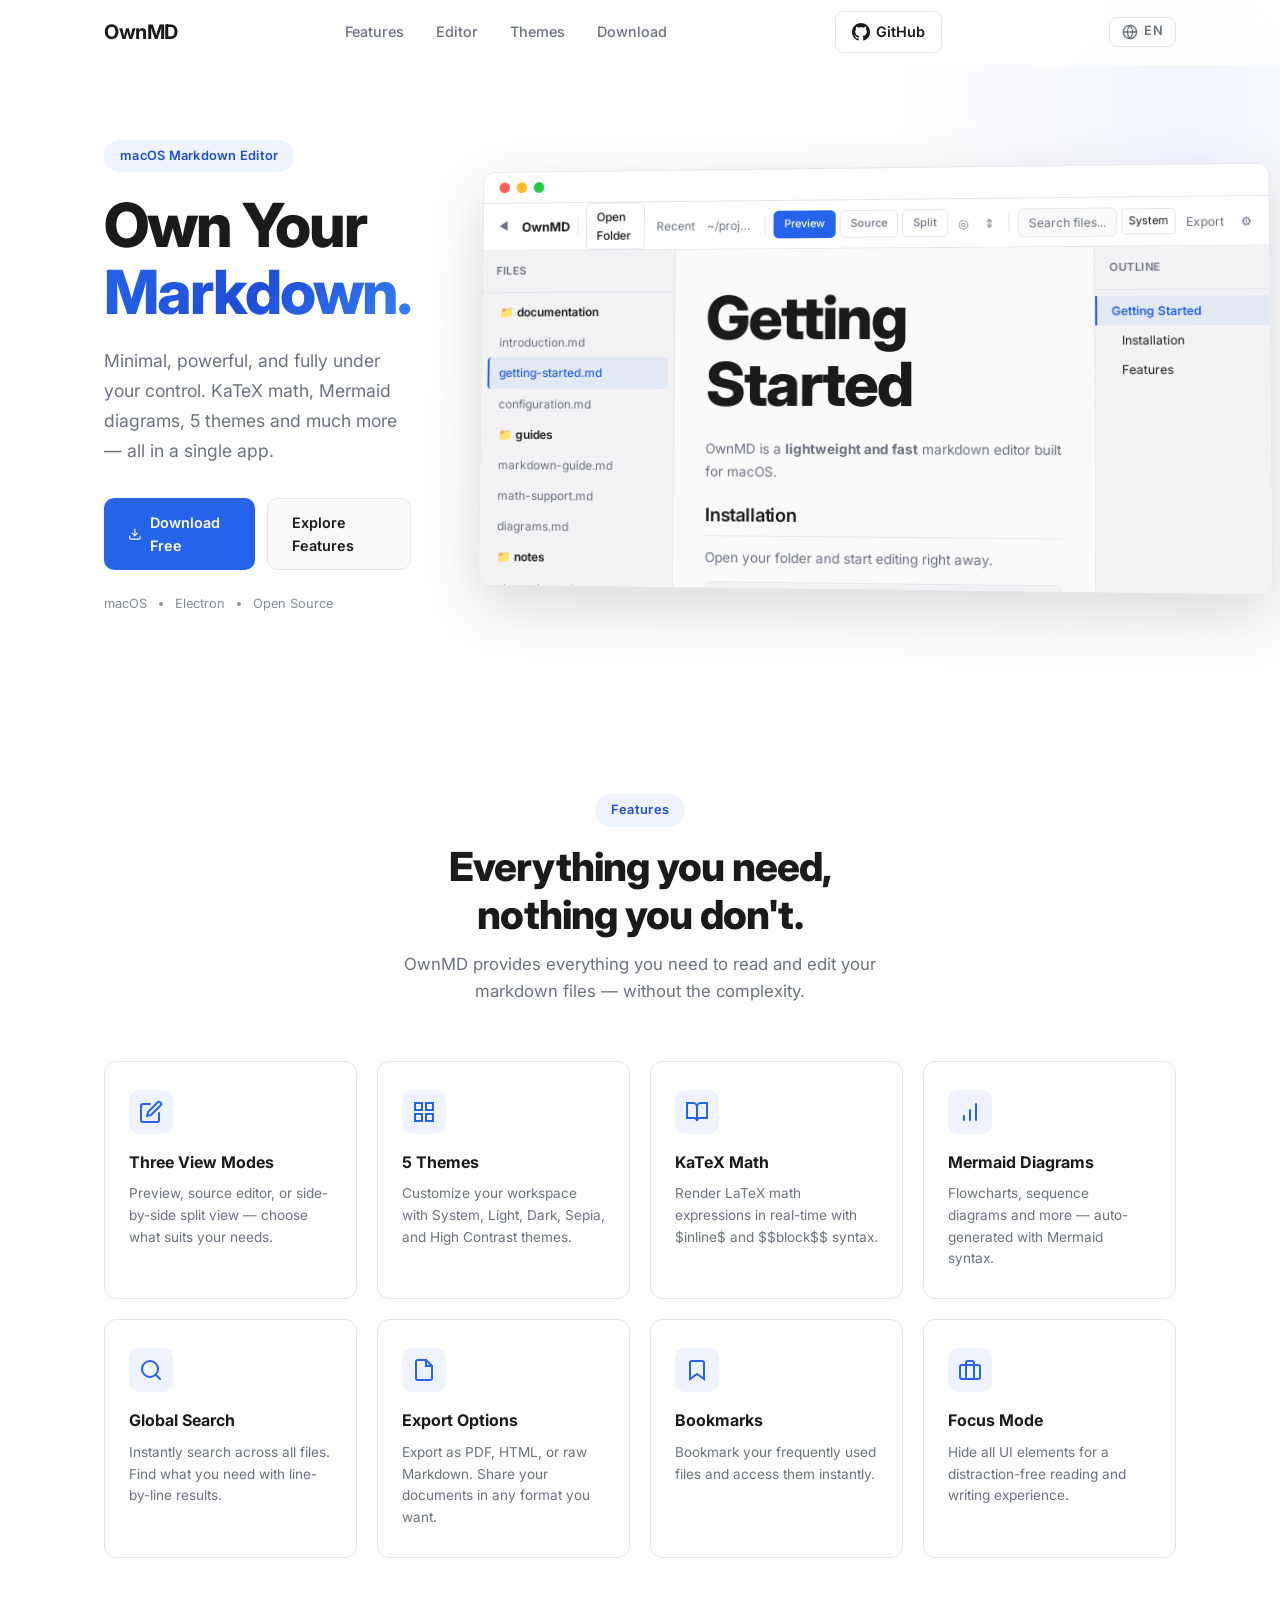
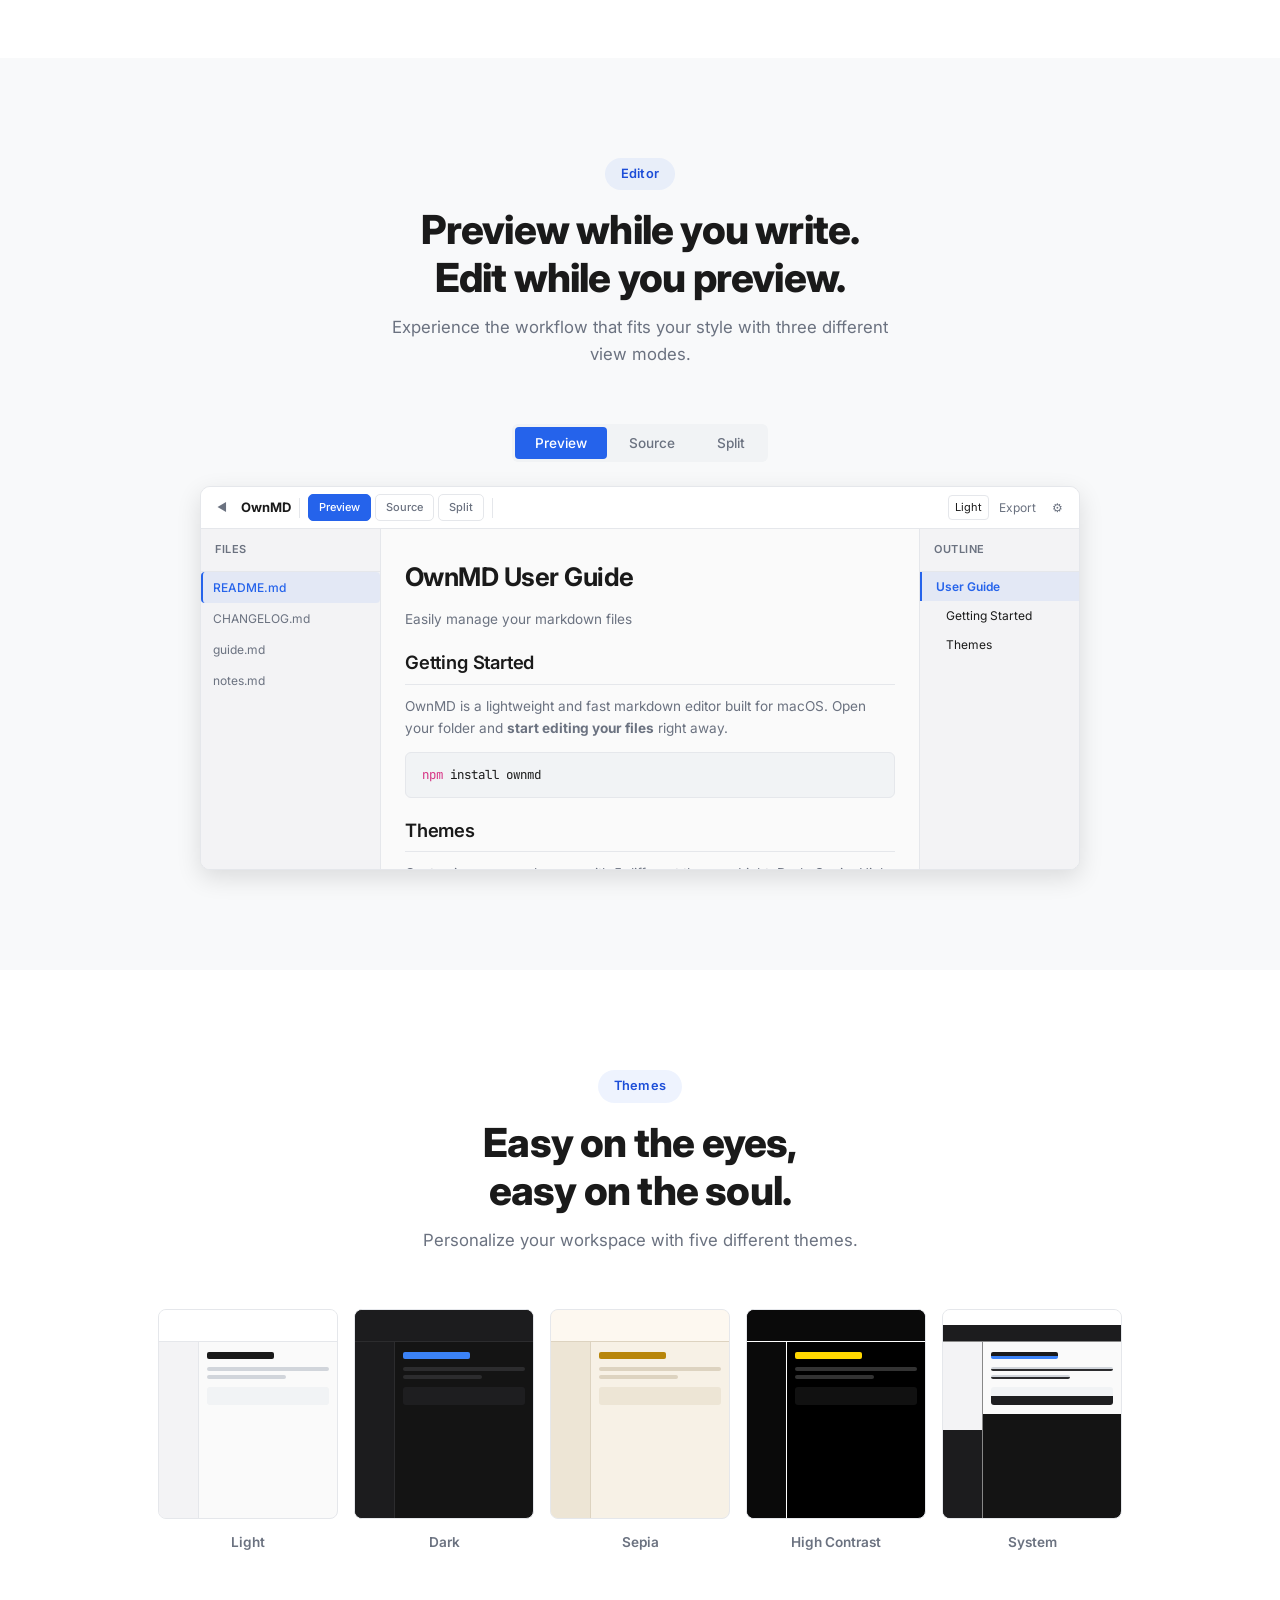
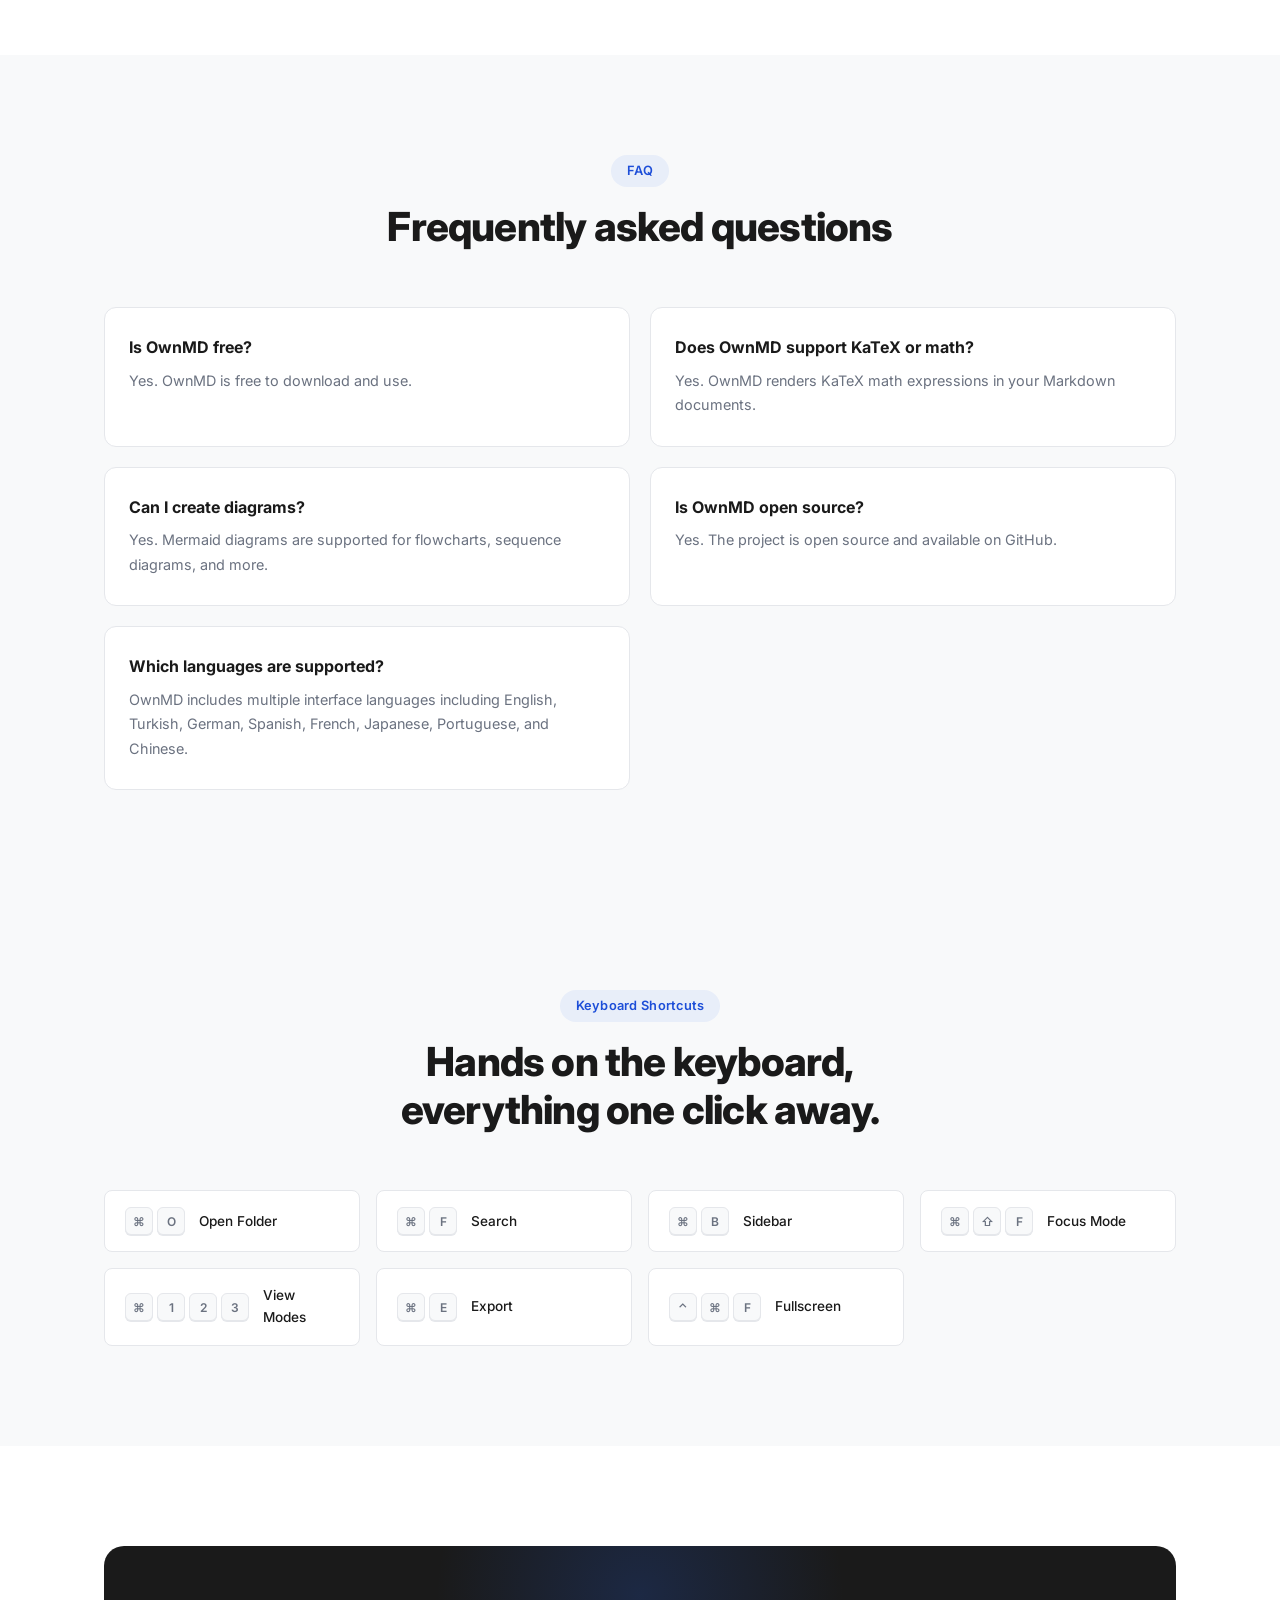
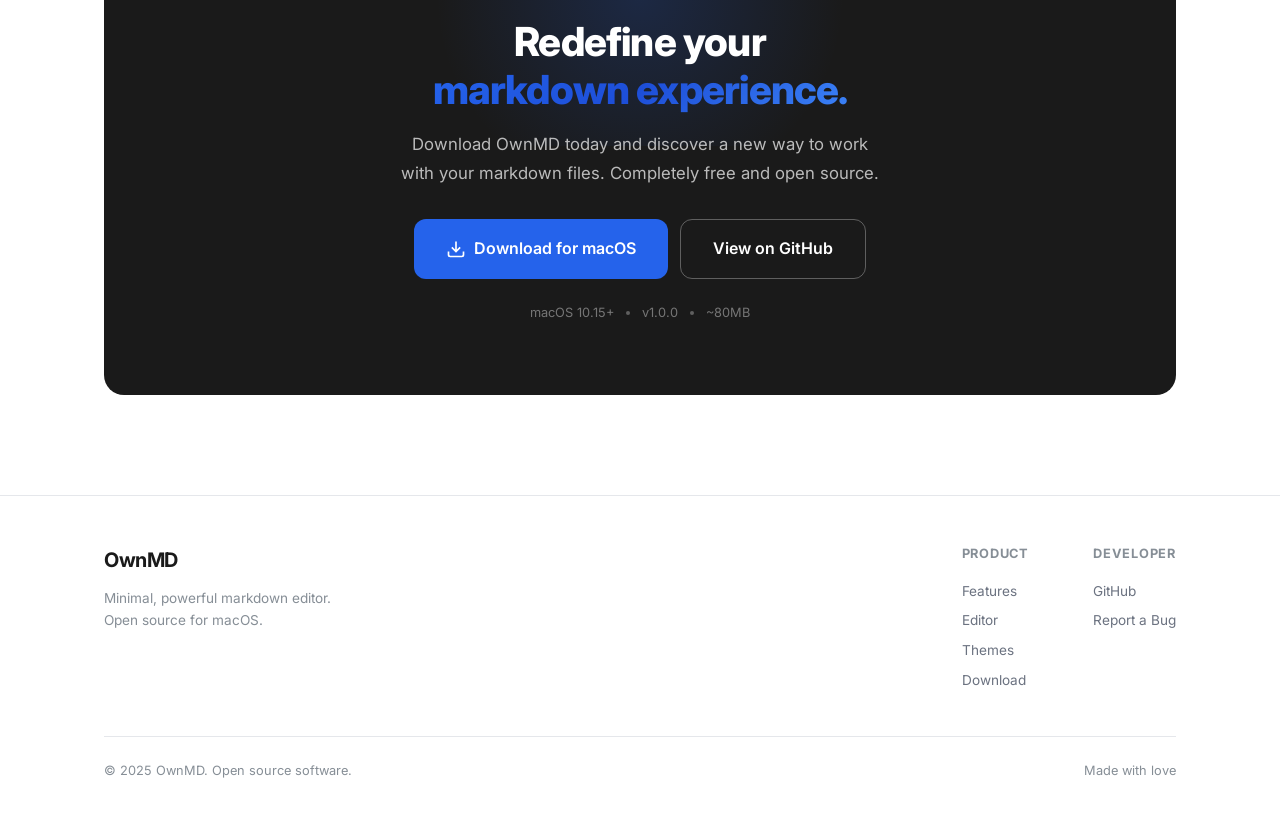
==== website/index.html @ 5b2b0815 "Deploy OwnMD website - SEO optimized - Technical SEO: robots.txt, sitemap.xml, meta tags, Schema mar" ====
<!DOCTYPE html>
<html lang="en">
<head>
  <meta charset="UTF-8">
  <meta name="viewport" content="width=device-width, initial-scale=1.0">
  <!-- TODO: Replace with your Google Search Console verification token -->
  <!-- <meta name="google-site-verification" content="YOUR_TOKEN_HERE" /> -->
  <title>OwnMD - Free Markdown Editor for macOS</title>
  <meta name="description" content="Free, open-source Markdown editor for macOS with live preview, KaTeX math, Mermaid diagrams, multiple themes, and fast local file editing.">
  <meta name="robots" content="index,follow">
  <meta name="author" content="OwnMD">
  <meta name="application-name" content="OwnMD">
  <link rel="canonical" href="https://ownmd.com/?lang=en">
  <link rel="alternate" hreflang="en" href="https://ownmd.com/?lang=en">
  <link rel="alternate" hreflang="tr" href="https://ownmd.com/?lang=tr">
  <link rel="alternate" hreflang="de" href="https://ownmd.com/?lang=de">
  <link rel="alternate" hreflang="es" href="https://ownmd.com/?lang=es">
  <link rel="alternate" hreflang="fr" href="https://ownmd.com/?lang=fr">
  <link rel="alternate" hreflang="ja" href="https://ownmd.com/?lang=ja">
  <link rel="alternate" hreflang="pt" href="https://ownmd.com/?lang=pt">
  <link rel="alternate" hreflang="zh" href="https://ownmd.com/?lang=zh">
  <link rel="alternate" hreflang="x-default" href="https://ownmd.com/">
  <meta property="og:type" content="website">
  <meta property="og:site_name" content="OwnMD">
  <meta property="og:title" content="OwnMD - Free Markdown Editor for macOS">
  <meta property="og:description" content="Free, open-source Markdown editor for macOS with live preview, KaTeX math, Mermaid diagrams, multiple themes, and fast local file editing.">
  <meta property="og:url" content="https://ownmd.com/?lang=en">
  <meta property="og:locale" content="en_US">
  <meta property="og:image" content="https://ownmd.com/screenshots/en-full.png">
  <meta property="og:image:alt" content="OwnMD Markdown editor interface on macOS">
  <meta name="twitter:card" content="summary_large_image">
  <meta name="twitter:title" content="OwnMD - Free Markdown Editor for macOS">
  <meta name="twitter:description" content="Free, open-source Markdown editor for macOS with live preview, KaTeX math, Mermaid diagrams, multiple themes, and fast local file editing.">
  <meta name="twitter:image" content="https://ownmd.com/screenshots/en-full.png">
  <script id="software-application-schema" type="application/ld+json">
    {
      "@context": "https://schema.org",
      "@type": "SoftwareApplication",
      "name": "OwnMD",
      "applicationCategory": "DeveloperApplication",
      "operatingSystem": "macOS",
      "url": "https://ownmd.com/?lang=en",
      "description": "Free, open-source Markdown editor for macOS with live preview, KaTeX math, Mermaid diagrams, multiple themes, and fast local file editing.",
      "inLanguage": "en",
      "image": "https://ownmd.com/screenshots/en-full.png",
      "screenshot": "https://ownmd.com/screenshots/en-full.png",
      "softwareVersion": "1.0.0",
      "offers": {
        "@type": "Offer",
        "price": "0",
        "priceCurrency": "USD"
      }
    }
  </script>
  <script id="faq-schema" type="application/ld+json">
    {
      "@context": "https://schema.org",
      "@type": "FAQPage",
      "mainEntity": [
        {"@type": "Question", "name": "Is OwnMD free?", "acceptedAnswer": {"@type": "Answer", "text": "Yes. OwnMD is free to download and use."}},
        {"@type": "Question", "name": "Does OwnMD support KaTeX or math?", "acceptedAnswer": {"@type": "Answer", "text": "Yes. OwnMD renders KaTeX math expressions in your Markdown documents."}},
        {"@type": "Question", "name": "Can I create diagrams?", "acceptedAnswer": {"@type": "Answer", "text": "Yes. Mermaid diagrams are supported for flowcharts, sequence diagrams, and more."}},
        {"@type": "Question", "name": "Is OwnMD open source?", "acceptedAnswer": {"@type": "Answer", "text": "Yes. The project is open source and available on GitHub."}},
        {"@type": "Question", "name": "Which languages are supported?", "acceptedAnswer": {"@type": "Answer", "text": "OwnMD includes multiple interface languages including English, Turkish, German, Spanish, French, Japanese, Portuguese, and Chinese."}}
      ]
    }
  </script>
  <link rel="stylesheet" href="styles.css">
  <link rel="preconnect" href="https://fonts.googleapis.com">
  <link rel="preconnect" href="https://fonts.gstatic.com" crossorigin>
  <link href="https://fonts.googleapis.com/css2?family=Inter:wght@400;500;600;700;800&family=JetBrains+Mono:wght@400;500&display=swap" rel="stylesheet">
</head>
<body>

  <!-- Navbar -->
  <nav class="navbar" id="navbar">
    <div class="container nav-container">
      <a href="#" class="logo">
        <span class="logo-text">OwnMD</span>
      </a>
      <ul class="nav-links">
        <li><a href="#features" data-i18n="nav.features">Features</a></li>
        <li><a href="#editor" data-i18n="nav.editor">Editor</a></li>
        <li><a href="#themes" data-i18n="nav.themes">Themes</a></li>
        <li><a href="#download" data-i18n="nav.download">Download</a></li>
      </ul>
      <a href="https://github.com/abdussametalisar/ownmd" target="_blank" class="nav-cta" rel="noopener">
        <svg width="18" height="18" viewBox="0 0 24 24" fill="currentColor"><path d="M12 0C5.37 0 0 5.37 0 12c0 5.31 3.435 9.795 8.205 11.385.6.105.825-.255.825-.57 0-.285-.015-1.23-.015-2.235-3.015.555-3.795-.735-4.035-1.41-.135-.345-.72-1.41-1.23-1.695-.42-.225-1.02-.78-.015-.795.945-.015 1.62.87 1.845 1.23 1.08 1.815 2.805 1.305 3.495.99.105-.78.42-1.305.765-1.605-2.67-.3-5.46-1.335-5.46-5.925 0-1.305.465-2.385 1.23-3.225-.12-.3-.54-1.53.12-3.18 0 0 1.005-.315 3.3 1.23.96-.27 1.98-.405 3-.405s2.04.135 3 .405c2.295-1.56 3.3-1.23 3.3-1.23.66 1.65.24 2.88.12 3.18.765.84 1.23 1.905 1.23 3.225 0 4.605-2.805 5.625-5.475 5.925.435.375.81 1.095.81 2.22 0 1.605-.015 2.895-.015 3.3 0 .315.225.69.825.57A12.02 12.02 0 0024 12c0-6.63-5.37-12-12-12z"/></svg>
        GitHub
      </a>
      <div class="lang-switcher">
        <button class="lang-btn" aria-label="Change language">
          <svg width="16" height="16" viewBox="0 0 24 24" fill="none" stroke="currentColor" stroke-width="2" stroke-linecap="round"><circle cx="12" cy="12" r="10"/><line x1="2" y1="12" x2="22" y2="12"/><path d="M12 2a15.3 15.3 0 014 10 15.3 15.3 0 01-4 10 15.3 15.3 0 01-4-10 15.3 15.3 0 014-10z"/></svg>
          <span class="lang-btn-label">EN</span>
        </button>
        <div class="lang-dropdown">
          <button data-lang="en">English</button>
          <button data-lang="tr">Türkçe</button>
          <button data-lang="de">Deutsch</button>
          <button data-lang="es">Español</button>
          <button data-lang="fr">Français</button>
          <button data-lang="ja">日本語</button>
          <button data-lang="pt">Português</button>
          <button data-lang="zh">简体中文</button>
        </div>
      </div>
      <button class="mobile-toggle" id="mobileToggle" aria-label="Menu">
        <span></span><span></span><span></span>
      </button>
    </div>
  </nav>

  <!-- Hero -->
  <header class="hero" id="hero">
    <div class="container hero-container">
      <div class="hero-text">
        <div class="hero-badge" data-i18n="hero.badge">macOS Markdown Editor</div>
        <h1><span data-i18n="hero.title.1">Own Your</span><br><span class="gradient-text" data-i18n="hero.title.2">Markdown.</span></h1>
        <p class="hero-desc" data-i18n="hero.desc">Minimal, powerful, and fully under your control. KaTeX math, Mermaid diagrams, 5 themes and much more — all in a single app.</p>
        <div class="hero-actions">
          <a href="#download" class="btn btn-primary">
            <svg width="18" height="18" viewBox="0 0 24 24" fill="none" stroke="currentColor" stroke-width="2"><path d="M21 15v4a2 2 0 01-2 2H5a2 2 0 01-2-2v-4M7 10l5 5 5-5M12 15V3"/></svg>
            <span data-i18n="hero.btn.download">Download Free</span>
          </a>
          <a href="#features" class="btn btn-secondary"><span data-i18n="hero.btn.explore">Explore Features</span></a>
        </div>
        <div class="hero-meta">
          <span data-i18n="hero.meta.macos">macOS</span>
          <span class="dot"></span>
          <span data-i18n="hero.meta.electron">Electron</span>
          <span class="dot"></span>
          <span data-i18n="hero.meta.opensource">Open Source</span>
        </div>
      </div>
      <div class="hero-visual">
        <!-- Realistic OwnMD App Window -->
        <div class="app-window">
          <!-- macOS Title Bar -->
          <div class="macos-bar">
            <div class="macos-dots">
              <span class="dot-red"></span>
              <span class="dot-yellow"></span>
              <span class="dot-green"></span>
            </div>
          </div>
          <!-- App Toolbar -->
          <div class="app-toolbar">
            <div class="tb-group tb-nav">
              <span class="tb-collapse">◀</span>
              <span class="tb-title">OwnMD</span>
            </div>
            <div class="tb-sep"></div>
            <div class="tb-group tb-files">
              <span class="tb-folder-btn" data-i18n="toolbar.openFolder">Open Folder</span>
              <span class="tb-recent" data-i18n="toolbar.recent">Recent</span>
              <span class="tb-path">~/projects/docs</span>
            </div>
            <div class="tb-sep"></div>
            <div class="tb-group tb-view">
              <span class="tb-view-btn active" data-i18n="toolbar.preview">Preview</span>
              <span class="tb-view-btn" data-i18n="toolbar.source">Source</span>
              <span class="tb-view-btn" data-i18n="toolbar.split">Split</span>
              <span class="tb-icon">◎</span>
              <span class="tb-icon">⇕</span>
            </div>
            <div class="tb-sep"></div>
            <div class="tb-group tb-actions">
              <span class="tb-search-box" data-i18n="toolbar.search">Search files...</span>
              <span class="tb-select" data-i18n="toolbar.system">System ▾</span>
              <span class="tb-icon" data-i18n="toolbar.export">Export ▾</span>
              <span class="tb-icon">⚙</span>
            </div>
          </div>
          <!-- Main Content Area -->
          <div class="app-main">
            <!-- Sidebar -->
            <div class="app-sidebar">
              <div class="app-sidebar-header" data-i18n="sidebar.files">FILES</div>
              <div class="app-file-list">
                <div class="app-folder-item">📁 documentation</div>
                <div class="app-file-item">introduction.md</div>
                <div class="app-file-item active">getting-started.md</div>
                <div class="app-file-item">configuration.md</div>
                <div class="app-folder-item">📁 guides</div>
                <div class="app-file-item">markdown-guide.md</div>
                <div class="app-file-item">math-support.md</div>
                <div class="app-file-item">diagrams.md</div>
                <div class="app-folder-item">📁 notes</div>
                <div class="app-file-item">changelog.md</div>
                <div class="app-file-item">todo.md</div>
              </div>
            </div>
            <!-- Content -->
            <div class="app-content">
              <h1 class="app-h1" data-i18n="heroApp.h1">Getting Started</h1>
              <p class="app-p" data-i18n-html="heroApp.p">OwnMD is a <strong>lightweight and fast</strong> markdown editor built for macOS.</p>
              <h2 class="app-h2" data-i18n="heroApp.h2.setup">Installation</h2>
              <p class="app-p" data-i18n="heroApp.p.setup">Open your folder and start editing right away.</p>
              <div class="app-code-block"><span class="app-code-kw">npm</span> install ownmd</div>
              <h2 class="app-h2" data-i18n="heroApp.h2.features">Features</h2>
              <ul class="app-ul">
                <li data-i18n="heroApp.li.katex">KaTeX math expressions</li>
                <li data-i18n="heroApp.li.mermaid">Mermaid diagrams</li>
                <li data-i18n="heroApp.li.themes">5 different themes</li>
                <li data-i18n="heroApp.li.export">PDF and HTML export</li>
              </ul>
            </div>
            <!-- Outline Panel -->
            <div class="app-outline">
              <div class="app-outline-header" data-i18n="outline.header">OUTLINE</div>
              <div class="app-outline-list">
                <div class="app-outline-item level-1 active" data-i18n="heroApp.outline.h1">Getting Started</div>
                <div class="app-outline-item level-2" data-i18n="heroApp.outline.setup">Installation</div>
                <div class="app-outline-item level-2" data-i18n="heroApp.outline.features">Features</div>
              </div>
            </div>
          </div>
        </div>
      </div>
    </div>
  </header>

  <!-- Features -->
  <section class="features" id="features">
    <div class="container">
      <div class="section-header">
        <span class="section-badge" data-i18n="features.badge">Features</span>
        <h2 data-i18n-html="features.title">Everything you need,<br>nothing you don't.</h2>
        <p data-i18n="features.desc">OwnMD provides everything you need to read and edit your markdown files — without the complexity.</p>
      </div>

      <div class="features-grid">
        <div class="feature-card" data-animate>
          <div class="feature-icon">
            <svg width="24" height="24" viewBox="0 0 24 24" fill="none" stroke="currentColor" stroke-width="2" stroke-linecap="round"><path d="M11 4H4a2 2 0 00-2 2v14a2 2 0 002 2h14a2 2 0 002-2v-7"/><path d="M18.5 2.5a2.121 2.121 0 013 3L12 15l-4 1 1-4 9.5-9.5z"/></svg>
          </div>
          <h3 data-i18n="features.viewModes.title">Three View Modes</h3>
          <p data-i18n="features.viewModes.desc">Preview, source editor, or side-by-side split view — choose what suits your needs.</p>
        </div>

        <div class="feature-card" data-animate>
          <div class="feature-icon">
            <svg width="24" height="24" viewBox="0 0 24 24" fill="none" stroke="currentColor" stroke-width="2" stroke-linecap="round"><rect x="3" y="3" width="7" height="7"/><rect x="14" y="3" width="7" height="7"/><rect x="14" y="14" width="7" height="7"/><rect x="3" y="14" width="7" height="7"/></svg>
          </div>
          <h3 data-i18n="features.themes.title">5 Themes</h3>
          <p data-i18n="features.themes.desc">Customize your workspace with System, Light, Dark, Sepia, and High Contrast themes.</p>
        </div>

        <div class="feature-card" data-animate>
          <div class="feature-icon">
            <svg width="24" height="24" viewBox="0 0 24 24" fill="none" stroke="currentColor" stroke-width="2" stroke-linecap="round"><path d="M2 3h6a4 4 0 014 4v14a3 3 0 00-3-3H2z"/><path d="M22 3h-6a4 4 0 00-4 4v14a3 3 0 013-3h7z"/></svg>
          </div>
          <h3 data-i18n="features.katex.title">KaTeX Math</h3>
          <p data-i18n="features.katex.desc">Render LaTeX math expressions in real-time with $inline$ and $$block$$ syntax.</p>
        </div>

        <div class="feature-card" data-animate>
          <div class="feature-icon">
            <svg width="24" height="24" viewBox="0 0 24 24" fill="none" stroke="currentColor" stroke-width="2" stroke-linecap="round"><path d="M12 20V10"/><path d="M18 20V4"/><path d="M6 20v-4"/></svg>
          </div>
          <h3 data-i18n="features.mermaid.title">Mermaid Diagrams</h3>
          <p data-i18n="features.mermaid.desc">Flowcharts, sequence diagrams and more — auto-generated with Mermaid syntax.</p>
        </div>

        <div class="feature-card" data-animate>
          <div class="feature-icon">
            <svg width="24" height="24" viewBox="0 0 24 24" fill="none" stroke="currentColor" stroke-width="2" stroke-linecap="round"><circle cx="11" cy="11" r="8"/><line x1="21" y1="21" x2="16.65" y2="16.65"/></svg>
          </div>
          <h3 data-i18n="features.search.title">Global Search</h3>
          <p data-i18n="features.search.desc">Instantly search across all files. Find what you need with line-by-line results.</p>
        </div>

        <div class="feature-card" data-animate>
          <div class="feature-icon">
            <svg width="24" height="24" viewBox="0 0 24 24" fill="none" stroke="currentColor" stroke-width="2" stroke-linecap="round"><path d="M14 2H6a2 2 0 00-2 2v16a2 2 0 002 2h12a2 2 0 002-2V8z"/><polyline points="14 2 14 8 20 8"/></svg>
          </div>
          <h3 data-i18n="features.export.title">Export Options</h3>
          <p data-i18n="features.export.desc">Export as PDF, HTML, or raw Markdown. Share your documents in any format you want.</p>
        </div>

        <div class="feature-card" data-animate>
          <div class="feature-icon">
            <svg width="24" height="24" viewBox="0 0 24 24" fill="none" stroke="currentColor" stroke-width="2" stroke-linecap="round"><path d="M19 21l-7-5-7 5V5a2 2 0 012-2h10a2 2 0 012 2z"/></svg>
          </div>
          <h3 data-i18n="features.bookmarks.title">Bookmarks</h3>
          <p data-i18n="features.bookmarks.desc">Bookmark your frequently used files and access them instantly.</p>
        </div>

        <div class="feature-card" data-animate>
          <div class="feature-icon">
            <svg width="24" height="24" viewBox="0 0 24 24" fill="none" stroke="currentColor" stroke-width="2" stroke-linecap="round"><rect x="2" y="7" width="20" height="14" rx="2" ry="2"/><path d="M16 21V5a2 2 0 00-2-2h-4a2 2 0 00-2 2v16"/></svg>
          </div>
          <h3 data-i18n="features.focus.title">Focus Mode</h3>
          <p data-i18n="features.focus.desc">Hide all UI elements for a distraction-free reading and writing experience.</p>
        </div>
      </div>
    </div>
  </section>

  <!-- Editor Showcase -->
  <section class="editor-showcase" id="editor">
    <div class="container">
      <div class="section-header">
        <span class="section-badge" data-i18n="editor.badge">Editor</span>
        <h2 data-i18n-html="editor.title">Preview while you write.<br>Edit while you preview.</h2>
        <p data-i18n="editor.desc">Experience the workflow that fits your style with three different view modes.</p>
      </div>

      <div class="editor-modes">
        <div class="mode-tabs">
          <button class="mode-tab active" data-mode="preview" data-i18n="toolbar.preview">Preview</button>
          <button class="mode-tab" data-mode="source" data-i18n="toolbar.source">Source</button>
          <button class="mode-tab" data-mode="split" data-i18n="toolbar.split">Split</button>
        </div>

        <div class="mode-display">
          <!-- Preview Mode -->
          <div class="mode-content active" id="mode-preview">
            <div class="editor-window">
              <div class="app-toolbar ew-toolbar">
                <div class="tb-group tb-nav">
                  <span class="tb-collapse">◀</span>
                  <span class="tb-title">OwnMD</span>
                </div>
                <div class="tb-sep"></div>
                <div class="tb-group tb-view">
                  <span class="tb-view-btn active" data-i18n="toolbar.preview">Preview</span>
                  <span class="tb-view-btn" data-i18n="toolbar.source">Source</span>
                  <span class="tb-view-btn" data-i18n="toolbar.split">Split</span>
                </div>
                <div class="tb-sep"></div>
                <div class="tb-group tb-actions" style="margin-left:auto;">
                  <span class="tb-select" data-i18n="toolbar.light">Light ▾</span>
                  <span class="tb-icon" data-i18n="toolbar.export">Export ▾</span>
                  <span class="tb-icon">⚙</span>
                </div>
              </div>
              <div class="ew-body">
                <div class="ew-sidebar">
                  <div class="app-sidebar-header" data-i18n="sidebar.files">FILES</div>
                  <div class="app-file-item active">README.md</div>
                  <div class="app-file-item">CHANGELOG.md</div>
                  <div class="app-file-item">guide.md</div>
                  <div class="app-file-item">notes.md</div>
                </div>
                <div class="ew-content">
                  <h1 class="app-h1" data-i18n="editorPreview.h1">OwnMD User Guide</h1>
                  <p class="app-p" data-i18n="editorPreview.p">Easily manage your markdown files</p>
                  <h2 class="app-h2" data-i18n="editorPreview.h2.start">Getting Started</h2>
                  <p class="app-p" data-i18n-html="editorPreview.p.start">OwnMD is a lightweight and fast markdown editor built for macOS. Open your folder and <strong>start editing your files</strong> right away.</p>
                  <div class="app-code-block"><span class="app-code-kw">npm</span> install ownmd</div>
                  <h2 class="app-h2" data-i18n="editorPreview.h2.themes">Themes</h2>
                  <p class="app-p" data-i18n="editorPreview.p.themes">Customize your workspace with 5 different themes: Light, Dark, Sepia, High Contrast, and System.</p>
                  <div class="app-blockquote" data-i18n="editorPreview.quote">"Simplicity is the ultimate sophistication." — Leonardo da Vinci</div>
                </div>
                <div class="ew-outline">
                  <div class="app-outline-header" data-i18n="outline.header">OUTLINE</div>
                  <div class="app-outline-item level-1 active" data-i18n="editorPreview.outline.h1">User Guide</div>
                  <div class="app-outline-item level-2" data-i18n="editorPreview.outline.start">Getting Started</div>
                  <div class="app-outline-item level-2" data-i18n="editorPreview.outline.themes">Themes</div>
                </div>
              </div>
            </div>
          </div>

          <!-- Source Mode -->
          <div class="mode-content" id="mode-source">
            <div class="editor-window">
              <div class="app-toolbar ew-toolbar">
                <div class="tb-group tb-nav">
                  <span class="tb-collapse">◀</span>
                  <span class="tb-title">OwnMD</span>
                </div>
                <div class="tb-sep"></div>
                <div class="tb-group tb-view">
                  <span class="tb-view-btn" data-i18n="toolbar.preview">Preview</span>
                  <span class="tb-view-btn active" data-i18n="toolbar.source">Source</span>
                  <span class="tb-view-btn" data-i18n="toolbar.split">Split</span>
                </div>
                <div class="tb-sep"></div>
                <div class="tb-group tb-actions" style="margin-left:auto;">
                  <span class="tb-select" data-i18n="toolbar.light">Light ▾</span>
                  <span class="tb-icon">⚙</span>
                </div>
              </div>
              <div class="ew-body">
                <div class="ew-sidebar">
                  <div class="app-sidebar-header" data-i18n="sidebar.files">FILES</div>
                  <div class="app-file-item active">README.md</div>
                  <div class="app-file-item">CHANGELOG.md</div>
                  <div class="app-file-item">guide.md</div>
                  <div class="app-file-item">notes.md</div>
                </div>
                <div class="ew-source-area">
                  <pre class="source-code"><span class="code-h" data-i18n="editorSource.h1"># OwnMD User Guide</span>

<span data-i18n="editorSource.p">Easily manage your markdown files</span>

<span class="code-h" data-i18n="editorSource.h2.start">## Getting Started</span>

<span data-i18n="editorSource.p.start">OwnMD is a lightweight and fast
markdown editor built for macOS.
Open your folder and
**start editing your files** right away.</span>

<span class="code-code">```bash
npm install ownmd
```</span>

<span class="code-h" data-i18n="editorSource.h2.themes">## Themes</span>

<span data-i18n="editorSource.p.themes">Customize your workspace with 5 different themes:
Light, Dark, Sepia, High Contrast, and System.</span>

<span class="code-code" data-i18n="editorSource.quote">> "Simplicity is the ultimate sophistication."
> — Leonardo da Vinci</span></pre>
                </div>
                <div class="ew-outline">
                  <div class="app-outline-header" data-i18n="outline.header">OUTLINE</div>
                  <div class="app-outline-item level-1 active" data-i18n="editorSource.outline.h1">User Guide</div>
                  <div class="app-outline-item level-2" data-i18n="editorSource.outline.start">Getting Started</div>
                  <div class="app-outline-item level-2" data-i18n="editorSource.outline.themes">Themes</div>
                </div>
              </div>
            </div>
          </div>

          <!-- Split Mode -->
          <div class="mode-content" id="mode-split">
            <div class="editor-window">
              <div class="app-toolbar ew-toolbar">
                <div class="tb-group tb-nav">
                  <span class="tb-collapse">◀</span>
                  <span class="tb-title">OwnMD</span>
                </div>
                <div class="tb-sep"></div>
                <div class="tb-group tb-view">
                  <span class="tb-view-btn" data-i18n="toolbar.preview">Preview</span>
                  <span class="tb-view-btn" data-i18n="toolbar.source">Source</span>
                  <span class="tb-view-btn active" data-i18n="toolbar.split">Split</span>
                </div>
                <div class="tb-sep"></div>
                <div class="tb-group tb-actions" style="margin-left:auto;">
                  <span class="tb-select" data-i18n="toolbar.light">Light ▾</span>
                  <span class="tb-icon">⚙</span>
                </div>
              </div>
              <div class="ew-body">
                <div class="ew-sidebar">
                  <div class="app-sidebar-header" data-i18n="sidebar.files">FILES</div>
                  <div class="app-file-item active">README.md</div>
                  <div class="app-file-item">guide.md</div>
                  <div class="app-file-item">notes.md</div>
                </div>
                <div class="ew-split-content">
                  <!-- Source half -->
                  <div class="ew-split-source">
                    <pre class="source-code" style="font-size:0.7rem;"><span class="code-h" data-i18n="editorSplit.h1"># OwnMD Guide</span>

<span data-i18n="editorSplit.p">Manage your Markdown</span>

<span class="code-h" data-i18n="editorSplit.h2.setup">## Installation</span>

<span data-i18n-html="editorSplit.p.setup"><strong>Quick and easy</strong> setup:</span>

<span class="code-code">```bash
npm start
```</span>

<span class="code-h" data-i18n="editorSplit.h2.features">## Features</span>

- <span data-i18n-html="editorSplit.li.themes"><strong>5 Themes</strong></span>
- <span data-i18n="editorSplit.li.katex">KaTeX Support</span>
- <span data-i18n="editorSplit.li.mermaid">Mermaid Diagrams</span>
- <span data-i18n="editorSplit.li.export">PDF Export</span></pre>
                  </div>
                  <div class="ew-split-divider"></div>
                  <!-- Preview half -->
                  <div class="ew-split-preview">
                    <h1 class="app-h1" style="font-size:1.1rem;" data-i18n="editorSplit.h1">OwnMD Guide</h1>
                    <p class="app-p" style="font-size:0.75rem;" data-i18n="editorSplit.p">Manage your Markdown</p>
                    <h2 class="app-h2" style="font-size:0.9rem;" data-i18n="editorSplit.h2.setup">Installation</h2>
                    <p class="app-p" style="font-size:0.75rem;" data-i18n-html="editorSplit.p.setup"><strong>Quick and easy</strong> setup:</p>
                    <div class="app-code-block" style="font-size:0.65rem;margin:8px 0;">npm start</div>
                    <h2 class="app-h2" style="font-size:0.9rem;" data-i18n="editorSplit.h2.features">Features</h2>
                    <ul class="app-ul" style="font-size:0.75rem;">
                      <li data-i18n-html="editorSplit.li.themes"><strong>5 Themes</strong></li>
                      <li data-i18n="editorSplit.li.katex">KaTeX Support</li>
                      <li data-i18n="editorSplit.li.mermaid">Mermaid Diagrams</li>
                      <li data-i18n="editorSplit.li.export">PDF Export</li>
                    </ul>
                  </div>
                </div>
                <div class="ew-outline">
                  <div class="app-outline-header" data-i18n="outline.header">OUTLINE</div>
                  <div class="app-outline-item level-1 active" data-i18n="editorSplit.outline.h1">Guide</div>
                  <div class="app-outline-item level-2" data-i18n="editorSplit.outline.setup">Installation</div>
                  <div class="app-outline-item level-2" data-i18n="editorSplit.outline.features">Features</div>
                </div>
              </div>
            </div>
          </div>
        </div>
      </div>
    </div>
  </section>

  <!-- Themes -->
  <section class="themes-section" id="themes">
    <div class="container">
      <div class="section-header">
        <span class="section-badge" data-i18n="themes.badge">Themes</span>
        <h2 data-i18n-html="themes.title">Easy on the eyes,<br>easy on the soul.</h2>
        <p data-i18n="themes.desc">Personalize your workspace with five different themes.</p>
      </div>

      <div class="themes-showcase">
        <div class="theme-card" data-animate>
          <div class="theme-preview light-theme">
            <div class="tp-toolbar"></div>
            <div class="tp-body">
              <div class="tp-sidebar"></div>
              <div class="tp-main">
                <div class="tp-heading"></div>
                <div class="tp-line"></div>
                <div class="tp-line short"></div>
                <div class="tp-code"></div>
              </div>
            </div>
          </div>
          <span class="theme-label" data-i18n="themes.light">Light</span>
        </div>
        <div class="theme-card" data-animate>
          <div class="theme-preview dark-theme">
            <div class="tp-toolbar"></div>
            <div class="tp-body">
              <div class="tp-sidebar"></div>
              <div class="tp-main">
                <div class="tp-heading"></div>
                <div class="tp-line"></div>
                <div class="tp-line short"></div>
                <div class="tp-code"></div>
              </div>
            </div>
          </div>
          <span class="theme-label" data-i18n="themes.dark">Dark</span>
        </div>
        <div class="theme-card" data-animate>
          <div class="theme-preview sepia-theme">
            <div class="tp-toolbar"></div>
            <div class="tp-body">
              <div class="tp-sidebar"></div>
              <div class="tp-main">
                <div class="tp-heading"></div>
                <div class="tp-line"></div>
                <div class="tp-line short"></div>
                <div class="tp-code"></div>
              </div>
            </div>
          </div>
          <span class="theme-label" data-i18n="themes.sepia">Sepia</span>
        </div>
        <div class="theme-card" data-animate>
          <div class="theme-preview contrast-theme">
            <div class="tp-toolbar"></div>
            <div class="tp-body">
              <div class="tp-sidebar"></div>
              <div class="tp-main">
                <div class="tp-heading"></div>
                <div class="tp-line"></div>
                <div class="tp-line short"></div>
                <div class="tp-code"></div>
              </div>
            </div>
          </div>
          <span class="theme-label" data-i18n="themes.contrast">High Contrast</span>
        </div>
        <div class="theme-card" data-animate>
          <div class="theme-preview system-theme">
            <div class="tp-toolbar"></div>
            <div class="tp-body">
              <div class="tp-sidebar"></div>
              <div class="tp-main">
                <div class="tp-heading"></div>
                <div class="tp-line"></div>
                <div class="tp-line short"></div>
                <div class="tp-code"></div>
              </div>
            </div>
          </div>
          <span class="theme-label" data-i18n="themes.system">System</span>
        </div>
      </div>
    </div>
  </section>

  <!-- FAQ -->
  <section class="faq-section" id="faq">
    <div class="container">
      <div class="section-header">
        <span class="section-badge" data-i18n="faq.badge">FAQ</span>
        <h2 data-i18n="faq.title">Frequently asked questions</h2>
      </div>
      <div class="faq-list">
        <div class="faq-item" data-animate>
          <h3 data-i18n="faq.q1.question">Is OwnMD free?</h3>
          <p data-i18n="faq.q1.answer">Yes. OwnMD is free to download and use.</p>
        </div>
        <div class="faq-item" data-animate>
          <h3 data-i18n="faq.q2.question">Does OwnMD support KaTeX or math?</h3>
          <p data-i18n="faq.q2.answer">Yes. OwnMD renders KaTeX math expressions in your Markdown documents.</p>
        </div>
        <div class="faq-item" data-animate>
          <h3 data-i18n="faq.q3.question">Can I create diagrams?</h3>
          <p data-i18n="faq.q3.answer">Yes. Mermaid diagrams are supported for flowcharts, sequence diagrams, and more.</p>
        </div>
        <div class="faq-item" data-animate>
          <h3 data-i18n="faq.q4.question">Is OwnMD open source?</h3>
          <p data-i18n="faq.q4.answer">Yes. The project is open source and available on GitHub.</p>
        </div>
        <div class="faq-item" data-animate>
          <h3 data-i18n="faq.q5.question">Which languages are supported?</h3>
          <p data-i18n="faq.q5.answer">OwnMD includes multiple interface languages including English, Turkish, German, Spanish, French, Japanese, Portuguese, and Chinese.</p>
        </div>
      </div>
    </div>
  </section>

  <!-- Keyboard Shortcuts -->
  <section class="shortcuts-section">
    <div class="container">
      <div class="section-header">
        <span class="section-badge" data-i18n="shortcuts.badge">Keyboard Shortcuts</span>
        <h2 data-i18n-html="shortcuts.title">Hands on the keyboard,<br>everything one click away.</h2>
      </div>

      <div class="shortcuts-grid">
        <div class="shortcut-item" data-animate>
          <div class="shortcut-keys"><kbd>⌘</kbd><kbd>O</kbd></div>
          <span class="shortcut-desc" data-i18n="shortcuts.openFolder">Open Folder</span>
        </div>
        <div class="shortcut-item" data-animate>
          <div class="shortcut-keys"><kbd>⌘</kbd><kbd>F</kbd></div>
          <span class="shortcut-desc" data-i18n="shortcuts.search">Search</span>
        </div>
        <div class="shortcut-item" data-animate>
          <div class="shortcut-keys"><kbd>⌘</kbd><kbd>B</kbd></div>
          <span class="shortcut-desc" data-i18n="shortcuts.sidebar">Sidebar</span>
        </div>
        <div class="shortcut-item" data-animate>
          <div class="shortcut-keys"><kbd>⌘</kbd><kbd>⇧</kbd><kbd>F</kbd></div>
          <span class="shortcut-desc" data-i18n="shortcuts.focus">Focus Mode</span>
        </div>
        <div class="shortcut-item" data-animate>
          <div class="shortcut-keys"><kbd>⌘</kbd><kbd>1</kbd><kbd>2</kbd><kbd>3</kbd></div>
          <span class="shortcut-desc" data-i18n="shortcuts.viewModes">View Modes</span>
        </div>
        <div class="shortcut-item" data-animate>
          <div class="shortcut-keys"><kbd>⌘</kbd><kbd>E</kbd></div>
          <span class="shortcut-desc" data-i18n="shortcuts.export">Export</span>
        </div>
        <div class="shortcut-item" data-animate>
          <div class="shortcut-keys"><kbd>⌃</kbd><kbd>⌘</kbd><kbd>F</kbd></div>
          <span class="shortcut-desc" data-i18n="shortcuts.fullscreen">Fullscreen</span>
        </div>
        <div class="shortcut-item" data-animate>
          <div class="shortcut-keys"><kbd>⌘</kbd><kbd>S</kbd></div>
          <span class="shortcut-desc" data-i18n="shortcuts.save">Save</span>
        </div>
      </div>
    </div>
  </section>

  <!-- CTA / Download -->
  <section class="cta-section" id="download">
    <div class="container">
      <div class="cta-box">
        <div class="cta-glow"></div>
        <h2 data-i18n-html="cta.title">Redefine your<br><span class="gradient-text">markdown experience.</span></h2>
        <p data-i18n="cta.desc">Download OwnMD today and discover a new way to work with your markdown files. Completely free and open source.</p>
        <div class="cta-actions">
          <a href="#" class="btn btn-primary btn-large">
            <svg width="20" height="20" viewBox="0 0 24 24" fill="none" stroke="currentColor" stroke-width="2"><path d="M21 15v4a2 2 0 01-2 2H5a2 2 0 01-2-2v-4M7 10l5 5 5-5M12 15V3"/></svg>
            <span data-i18n="cta.download">Download for macOS</span>
          </a>
          <a href="https://github.com/abdussametalisar/ownmd" target="_blank" class="btn btn-outline btn-large" rel="noopener"><span data-i18n="cta.github">View on GitHub</span></a>
        </div>
        <div class="cta-info">
          <span data-i18n="cta.macos">macOS 10.15+</span>
          <span class="dot"></span>
          <span data-i18n="cta.version">v1.0.0</span>
          <span class="dot"></span>
          <span data-i18n="cta.size">~80MB</span>
        </div>
      </div>
    </div>
  </section>

  <!-- Footer -->
  <footer class="footer">
    <div class="container">
      <div class="footer-top">
        <div class="footer-brand">
          <a href="#" class="logo">
            <span class="logo-text">OwnMD</span>
          </a>
          <p data-i18n-html="footer.desc">Minimal, powerful markdown editor.<br>Open source for macOS.</p>
        </div>
        <div class="footer-links">
          <div class="footer-col">
            <h4 data-i18n="footer.product">Product</h4>
            <a href="#features" data-i18n="footer.product.features">Features</a>
            <a href="#editor" data-i18n="footer.product.editor">Editor</a>
            <a href="#themes" data-i18n="footer.product.themes">Themes</a>
            <a href="#download" data-i18n="footer.product.download">Download</a>
          </div>
          <div class="footer-col">
            <h4 data-i18n="footer.developer">Developer</h4>
            <a href="https://github.com/abdussametalisar/ownmd" target="_blank" rel="noopener">GitHub</a>
            <a href="https://github.com/abdussametalisar/ownmd/issues" target="_blank" rel="noopener" data-i18n="footer.developer.bugReport">Report a Bug</a>
          </div>
        </div>
      </div>
      <div class="footer-bottom">
        <span data-i18n="footer.copyright">&copy; 2025 OwnMD. Open source software.</span>
        <span data-i18n="footer.madeWith">Made with love</span>
      </div>
    </div>
  </footer>

  <script src="i18n.js"></script>
  <script src="script.js"></script>
  <!-- TODO: Replace G-XXXXXXXXXX with your Google Analytics 4 Measurement ID -->
  <!--
  <script async src="https://www.googletagmanager.com/gtag/js?id=G-XXXXXXXXXX"></script>
  <script>
    window.dataLayer = window.dataLayer || [];
    function gtag(){dataLayer.push(arguments);}
    gtag('js', new Date());
    gtag('config', 'G-XXXXXXXXXX');
  </script>
  -->
</body>
</html>
---- website/styles.css ----
/* ===== Reset & Base ===== */
*, *::before, *::after {
  margin: 0;
  padding: 0;
  box-sizing: border-box;
}

:root {
  --bg: #ffffff;
  --bg-secondary: #f8f9fa;
  --bg-tertiary: #f1f3f5;
  --text: #1A1A1A;
  --text-secondary: #6B7280;
  --text-muted: #868e96;
  --accent: #2563EB;
  --accent-dark: #1D4ED8;
  --accent-light: rgba(37, 99, 235, 0.08);
  --primary: #1A1A1A;
  --border: #E5E7EB;
  --shadow-sm: 0 1px 2px rgba(0,0,0,0.04);
  --shadow-md: 0 4px 12px rgba(0,0,0,0.08);
  --shadow-lg: 0 8px 24px rgba(0,0,0,0.12);
  --shadow-xl: 0 20px 60px rgba(0,0,0,0.15);
  --radius: 12px;
  --radius-sm: 8px;
  --transition: 0.3s cubic-bezier(0.4, 0, 0.2, 1);
  /* App theme colors */
  --app-bg: #FAFAFA;
  --app-sidebar-bg: #F3F3F5;
  --app-surface: #FFFFFF;
  --app-accent: #2563EB;
  --app-border: #E5E7EB;
  --app-text: #1A1A1A;
  --app-text-sec: #6B7280;
  --app-code-bg: #F1F3F5;
  --app-hover-bg: #F0F0F2;
}

html {
  scroll-behavior: smooth;
  -webkit-font-smoothing: antialiased;
  -moz-osx-font-smoothing: grayscale;
}

body {
  font-family: 'Inter', -apple-system, BlinkMacSystemFont, sans-serif;
  color: var(--text);
  background: var(--bg);
  line-height: 1.6;
  overflow-x: hidden;
}

.container {
  max-width: 1120px;
  margin: 0 auto;
  padding: 0 24px;
}

/* ===== Navbar ===== */
.navbar {
  position: fixed;
  top: 0;
  left: 0;
  right: 0;
  z-index: 1000;
  background: rgba(255,255,255,0.85);
  backdrop-filter: blur(20px);
  -webkit-backdrop-filter: blur(20px);
  border-bottom: 1px solid transparent;
  transition: var(--transition);
}

.navbar.scrolled {
  border-bottom-color: var(--border);
  box-shadow: var(--shadow-sm);
}

.nav-container {
  display: flex;
  align-items: center;
  justify-content: space-between;
  height: 64px;
}

.logo {
  display: flex;
  align-items: center;
  gap: 10px;
  text-decoration: none;
  color: var(--text);
}

.logo-text {
  font-weight: 700;
  font-size: 1.25rem;
  letter-spacing: -0.02em;
}

.nav-links {
  display: flex;
  list-style: none;
  gap: 32px;
}

.nav-links a {
  text-decoration: none;
  color: var(--text-secondary);
  font-size: 0.9rem;
  font-weight: 500;
  transition: var(--transition);
}

.nav-links a:hover {
  color: var(--text);
}

.nav-cta {
  display: flex;
  align-items: center;
  gap: 6px;
  text-decoration: none;
  color: var(--text);
  font-size: 0.9rem;
  font-weight: 600;
  padding: 8px 16px;
  border-radius: 8px;
  border: 1px solid var(--border);
  transition: var(--transition);
}

.nav-cta:hover {
  background: var(--bg-secondary);
  border-color: #d0d7de;
}

.mobile-toggle {
  display: none;
  flex-direction: column;
  gap: 5px;
  background: none;
  border: none;
  cursor: pointer;
  padding: 4px;
}

.mobile-toggle span {
  width: 22px;
  height: 2px;
  background: var(--text);
  border-radius: 2px;
  transition: var(--transition);
}

/* ===== Hero ===== */
.hero {
  padding-top: 140px;
  padding-bottom: 80px;
  position: relative;
  overflow: hidden;
}

.hero::before {
  content: '';
  position: absolute;
  top: -200px;
  right: -200px;
  width: 600px;
  height: 600px;
  background: radial-gradient(circle, rgba(37,99,235,0.06) 0%, transparent 70%);
  pointer-events: none;
}

.hero-container {
  display: grid;
  grid-template-columns: 1fr 1.2fr;
  gap: 60px;
  align-items: center;
}

.hero-badge {
  display: inline-block;
  background: var(--accent-light);
  color: var(--accent-dark);
  font-size: 0.8rem;
  font-weight: 600;
  padding: 6px 16px;
  border-radius: 20px;
  margin-bottom: 20px;
  letter-spacing: 0.02em;
}

.hero h1 {
  font-size: 3.8rem;
  font-weight: 800;
  line-height: 1.1;
  letter-spacing: -0.03em;
  margin-bottom: 20px;
}

.gradient-text {
  background: linear-gradient(135deg, #2563EB, #1D4ED8, #3B82F6);
  -webkit-background-clip: text;
  -webkit-text-fill-color: transparent;
  background-clip: text;
}

.hero-desc {
  font-size: 1.1rem;
  color: var(--text-secondary);
  line-height: 1.7;
  margin-bottom: 32px;
  max-width: 480px;
}

.hero-actions {
  display: flex;
  gap: 12px;
  margin-bottom: 24px;
}

.hero-meta {
  display: flex;
  align-items: center;
  gap: 12px;
  font-size: 0.8rem;
  color: var(--text-muted);
}

.hero-meta .dot {
  width: 4px;
  height: 4px;
  border-radius: 50%;
  background: var(--text-muted);
}

/* ===== Buttons ===== */
.btn {
  display: inline-flex;
  align-items: center;
  gap: 8px;
  text-decoration: none;
  font-family: inherit;
  font-weight: 600;
  font-size: 0.9rem;
  padding: 12px 24px;
  border-radius: 10px;
  border: none;
  cursor: pointer;
  transition: var(--transition);
}

.btn-primary {
  background: var(--accent);
  color: #fff;
}

.btn-primary:hover {
  background: var(--accent-dark);
  transform: translateY(-1px);
  box-shadow: var(--shadow-md);
}

.btn-secondary {
  background: var(--bg-secondary);
  color: var(--text);
  border: 1px solid var(--border);
}

.btn-secondary:hover {
  background: var(--bg-tertiary);
  border-color: #d0d7de;
}

.btn-outline {
  background: transparent;
  color: #fff;
  border: 1px solid rgba(255,255,255,0.3);
}

.btn-outline:hover {
  background: rgba(255,255,255,0.1);
  border-color: rgba(255,255,255,0.5);
}

.btn-large {
  padding: 16px 32px;
  font-size: 1rem;
  border-radius: 12px;
}

/* ===== App Window (Realistic OwnMD) ===== */
.app-window {
  border-radius: 12px;
  overflow: hidden;
  box-shadow: var(--shadow-xl);
  border: 1px solid var(--border);
  transform: perspective(1200px) rotateY(-4deg) rotateX(2deg);
  transition: transform 0.6s cubic-bezier(0.4, 0, 0.2, 1);
  background: var(--app-bg);
}

.app-window:hover {
  transform: perspective(1200px) rotateY(0deg) rotateX(0deg);
}

/* macOS title bar */
.macos-bar {
  display: flex;
  align-items: center;
  padding: 10px 16px;
  background: var(--app-surface);
  border-bottom: 1px solid var(--app-border);
}

.macos-dots {
  display: flex;
  gap: 7px;
}

.macos-dots span {
  width: 11px;
  height: 11px;
  border-radius: 50%;
}

.dot-red { background: #ff5f57; }
.dot-yellow { background: #febc2e; }
.dot-green { background: #28c840; }

/* App Toolbar (matches real OwnMD toolbar) */
.app-toolbar {
  display: flex;
  align-items: center;
  min-height: 42px;
  background: var(--app-surface);
  border-bottom: 1px solid var(--app-border);
  padding: 0 10px;
  gap: 0;
}

.tb-group {
  display: flex;
  align-items: center;
  gap: 4px;
}

.tb-sep {
  width: 1px;
  height: 20px;
  background: var(--app-border);
  margin: 0 8px;
}

.tb-nav .tb-collapse {
  font-size: 11px;
  color: var(--app-text-sec);
  padding: 3px 6px;
  border-radius: 4px;
  cursor: default;
}

.tb-nav .tb-title {
  font-weight: 700;
  font-size: 13px;
  color: var(--app-text);
  margin-left: 4px;
}

.tb-files {
  flex: 1;
  min-width: 0;
  gap: 6px;
}

.tb-folder-btn {
  font-size: 12px;
  font-weight: 500;
  padding: 4px 10px;
  border: 1px solid var(--app-border);
  border-radius: 5px;
  color: var(--app-text);
  cursor: default;
}

.tb-recent {
  font-size: 12px;
  color: var(--app-text-sec);
  padding: 3px 6px;
  border-radius: 4px;
  cursor: default;
}

.tb-path {
  font-size: 12px;
  color: var(--app-text-sec);
  overflow: hidden;
  text-overflow: ellipsis;
  white-space: nowrap;
}

.tb-view-btn {
  font-size: 11px;
  font-weight: 500;
  padding: 4px 10px;
  border: 1px solid var(--app-border);
  border-radius: 5px;
  color: var(--app-text-sec);
  cursor: default;
}

.tb-view-btn.active {
  background: var(--app-accent);
  color: #fff;
  border-color: var(--app-accent);
}

.tb-icon {
  font-size: 12px;
  color: var(--app-text-sec);
  padding: 3px 6px;
  border-radius: 4px;
  cursor: default;
}

.tb-search-box {
  font-size: 12px;
  padding: 4px 10px;
  border: 1px solid var(--app-border);
  border-radius: 6px;
  color: var(--app-text-sec);
  background: var(--app-bg);
  cursor: default;
}

.tb-select {
  font-size: 11px;
  padding: 3px 6px;
  border: 1px solid var(--app-border);
  border-radius: 4px;
  color: var(--app-text);
  cursor: default;
}

/* App Main Layout */
.app-main {
  display: flex;
  height: 340px;
}

/* Sidebar */
.app-sidebar {
  width: 200px;
  background: var(--app-sidebar-bg);
  border-right: 1px solid var(--app-border);
  flex-shrink: 0;
  overflow: hidden;
}

.app-sidebar-header {
  padding: 12px 14px;
  font-weight: 600;
  font-size: 11px;
  text-transform: uppercase;
  letter-spacing: 0.05em;
  color: var(--app-text-sec);
  border-bottom: 1px solid var(--app-border);
}

.app-file-list {
  padding: 4px 6px;
}

.app-folder-item {
  padding: 6px 10px;
  font-size: 12px;
  font-weight: 600;
  color: var(--app-text);
  border-left: 2px solid transparent;
}

.app-file-item {
  padding: 6px 10px;
  font-size: 12px;
  color: var(--app-text-sec);
  border-left: 2px solid transparent;
  border-radius: 4px;
  white-space: nowrap;
  overflow: hidden;
  text-overflow: ellipsis;
}

.app-file-item.active {
  background: var(--accent-light);
  color: var(--app-accent);
  font-weight: 500;
  border-left-color: var(--app-accent);
}

/* Content Area */
.app-content {
  flex: 1;
  padding: 36px 32px;
  overflow: hidden;
  background: var(--app-bg);
}

.app-h1 {
  font-size: 1.6rem;
  font-weight: 700;
  letter-spacing: -0.02em;
  color: var(--app-text);
  margin-bottom: 8px;
  margin-top: 0;
}

.app-h2 {
  font-size: 1.15rem;
  font-weight: 600;
  letter-spacing: -0.01em;
  color: var(--app-text);
  border-bottom: 1px solid var(--app-border);
  padding-bottom: 6px;
  margin: 18px 0 10px;
}

.app-p {
  font-size: 0.85rem;
  color: var(--app-text-sec);
  line-height: 1.65;
  margin: 10px 0;
}

.app-code-block {
  background: var(--app-code-bg);
  border: 1px solid var(--app-border);
  border-radius: 6px;
  padding: 12px 16px;
  font-family: 'JetBrains Mono', monospace;
  font-size: 0.78rem;
  color: var(--app-text);
  margin: 12px 0;
}

.app-code-kw { color: #d63384; }

.app-ul {
  padding-left: 22px;
  font-size: 0.85rem;
  color: var(--app-text-sec);
  line-height: 1.8;
  margin: 10px 0;
}

.app-blockquote {
  border-left: 3px solid var(--app-accent);
  background: var(--accent-light);
  padding: 10px 14px;
  border-radius: 0 6px 6px 0;
  color: var(--app-text-sec);
  font-style: italic;
  font-size: 0.82rem;
  margin: 12px 0;
}

/* Outline Panel */
.app-outline {
  width: 170px;
  background: var(--app-sidebar-bg);
  border-left: 1px solid var(--app-border);
  flex-shrink: 0;
  overflow: hidden;
}

.app-outline-header {
  padding: 12px 14px;
  font-weight: 600;
  font-size: 11px;
  text-transform: uppercase;
  letter-spacing: 0.05em;
  color: var(--app-text-sec);
  border-bottom: 1px solid var(--app-border);
}

.app-outline-list {
  padding: 6px 0;
}

.app-outline-item {
  display: block;
  padding: 5px 14px;
  font-size: 12px;
  color: var(--app-text);
  white-space: nowrap;
  overflow: hidden;
  text-overflow: ellipsis;
  border-left: 2px solid transparent;
}

.app-outline-item.active {
  background: var(--accent-light);
  color: var(--app-accent);
  font-weight: 500;
  border-left-color: var(--app-accent);
}

.app-outline-item.level-1 { padding-left: 14px; font-weight: 600; }
.app-outline-item.level-2 { padding-left: 24px; }
.app-outline-item.level-3 { padding-left: 34px; font-size: 11px; }

/* ===== Section Header ===== */
.section-header {
  text-align: center;
  margin-bottom: 56px;
}

.section-badge {
  display: inline-block;
  background: var(--accent-light);
  color: var(--accent-dark);
  font-size: 0.8rem;
  font-weight: 600;
  padding: 6px 16px;
  border-radius: 20px;
  margin-bottom: 16px;
  letter-spacing: 0.02em;
}

.section-header h2 {
  font-size: 2.5rem;
  font-weight: 800;
  line-height: 1.2;
  letter-spacing: -0.02em;
  margin-bottom: 12px;
}

.section-header p {
  font-size: 1.05rem;
  color: var(--text-secondary);
  max-width: 520px;
  margin: 0 auto;
}

/* ===== Features ===== */
.features {
  padding: 100px 0;
}

.features-grid {
  display: grid;
  grid-template-columns: repeat(4, 1fr);
  gap: 20px;
}

.feature-card {
  background: var(--bg);
  border: 1px solid var(--border);
  border-radius: var(--radius);
  padding: 28px 24px;
  transition: var(--transition);
  opacity: 0;
  transform: translateY(24px);
}

.feature-card.animate-in {
  opacity: 1;
  transform: translateY(0);
}

.feature-card:hover {
  border-color: var(--accent);
  box-shadow: 0 0 0 1px var(--accent), var(--shadow-md);
  transform: translateY(-4px);
}

.feature-icon {
  width: 44px;
  height: 44px;
  display: flex;
  align-items: center;
  justify-content: center;
  background: var(--accent-light);
  border-radius: 10px;
  margin-bottom: 16px;
  color: var(--accent);
}

.feature-card h3 {
  font-size: 1rem;
  font-weight: 700;
  margin-bottom: 8px;
}

.feature-card p {
  font-size: 0.85rem;
  color: var(--text-secondary);
  line-height: 1.6;
}

/* ===== Editor Showcase ===== */
.editor-showcase {
  padding: 100px 0;
  background: var(--bg-secondary);
}

.editor-modes {
  max-width: 880px;
  margin: 0 auto;
}

.mode-tabs {
  display: flex;
  gap: 2px;
  background: var(--bg-tertiary);
  padding: 3px;
  border-radius: 6px;
  margin-bottom: 24px;
  width: fit-content;
  margin-left: auto;
  margin-right: auto;
}

.mode-tab {
  padding: 8px 20px;
  border: none;
  background: none;
  font-family: inherit;
  font-size: 0.85rem;
  font-weight: 500;
  color: var(--text-secondary);
  border-radius: 4px;
  cursor: pointer;
  transition: var(--transition);
}

.mode-tab.active {
  background: var(--accent);
  color: #fff;
}

.mode-content {
  display: none;
}

.mode-content.active {
  display: block;
  animation: fadeIn 0.3s ease;
}

@keyframes fadeIn {
  from { opacity: 0; transform: translateY(8px); }
  to { opacity: 1; transform: translateY(0); }
}

.editor-window {
  border-radius: 10px;
  overflow: hidden;
  border: 1px solid var(--border);
  box-shadow: var(--shadow-lg);
  background: var(--app-bg);
}

.ew-toolbar {
  border-bottom: 1px solid var(--app-border);
}

.ew-body {
  display: flex;
  height: 340px;
}

.ew-sidebar {
  width: 180px;
  background: var(--app-sidebar-bg);
  border-right: 1px solid var(--app-border);
  overflow: hidden;
  flex-shrink: 0;
}

.ew-content {
  flex: 1;
  padding: 28px 24px;
  overflow: hidden;
}

.ew-outline {
  width: 160px;
  background: var(--app-sidebar-bg);
  border-left: 1px solid var(--app-border);
  flex-shrink: 0;
  overflow: hidden;
}

.ew-source-area {
  flex: 1;
  padding: 20px;
  overflow: hidden;
}

.ew-split-content {
  flex: 1;
  display: flex;
  overflow: hidden;
}

.ew-split-source {
  flex: 1;
  padding: 20px;
  overflow: hidden;
  border-right: 1px solid var(--app-border);
  background: var(--app-bg);
}

.ew-split-divider {
  width: 1px;
  background: var(--app-border);
}

.ew-split-preview {
  flex: 1;
  padding: 20px;
  overflow: hidden;
  background: var(--app-bg);
}

.source-code {
  font-family: 'JetBrains Mono', monospace;
  font-size: 0.78rem;
  line-height: 1.75;
  color: var(--app-text);
  white-space: pre-wrap;
  word-break: break-word;
}

.code-h { color: var(--app-accent); font-weight: 600; }
.code-code { color: var(--app-text-sec); }
.code-b { color: #d2a8ff; }

/* ===== Themes ===== */
.themes-section {
  padding: 100px 0;
}

.themes-showcase {
  display: flex;
  gap: 16px;
  justify-content: center;
  flex-wrap: wrap;
}

.theme-card {
  text-align: center;
  opacity: 0;
  transform: translateY(24px);
}

.theme-card.animate-in {
  opacity: 1;
  transform: translateY(0);
}

.theme-preview {
  width: 180px;
  height: 210px;
  border-radius: 8px;
  overflow: hidden;
  border: 1px solid var(--border);
  margin-bottom: 10px;
  transition: var(--transition);
  cursor: pointer;
}

.theme-preview:hover {
  transform: translateY(-4px);
  box-shadow: var(--shadow-md);
}

/* Theme preview internals */
.tp-toolbar {
  height: 32px;
  border-bottom: 1px solid rgba(0,0,0,0.08);
}

.tp-body {
  display: flex;
  height: calc(100% - 32px);
}

.tp-sidebar {
  width: 40px;
  border-right: 1px solid rgba(0,0,0,0.06);
}

.tp-main {
  flex: 1;
  padding: 10px 8px;
}

.tp-heading {
  height: 7px;
  border-radius: 2px;
  width: 55%;
  margin-bottom: 8px;
}

.tp-line {
  height: 4px;
  border-radius: 2px;
  margin-bottom: 4px;
}

.tp-line.short { width: 65%; }

.tp-code {
  height: 18px;
  border-radius: 3px;
  margin-top: 8px;
}

/* Light Theme */
.light-theme { background: #FAFAFA; }
.light-theme .tp-toolbar { background: #fff; border-bottom-color: #E5E7EB; }
.light-theme .tp-sidebar { background: #F3F3F5; border-right-color: #E5E7EB; }
.light-theme .tp-heading { background: #1A1A1A; }
.light-theme .tp-line { background: #D1D5DB; }
.light-theme .tp-code { background: #F1F3F5; }

/* Dark Theme */
.dark-theme { background: #141414; }
.dark-theme .tp-toolbar { background: #1C1C1E; border-bottom-color: #2C2C2E; }
.dark-theme .tp-sidebar { background: #1C1C1E; border-right-color: #2C2C2E; }
.dark-theme .tp-heading { background: #3B82F6; }
.dark-theme .tp-line { background: #2C2C2E; }
.dark-theme .tp-code { background: #1E1E20; }

/* Sepia Theme */
.sepia-theme { background: #F7F1E6; }
.sepia-theme .tp-toolbar { background: #FDF8F0; border-bottom-color: #DDD3C0; }
.sepia-theme .tp-sidebar { background: #EDE5D5; border-right-color: #DDD3C0; }
.sepia-theme .tp-heading { background: #B8860B; }
.sepia-theme .tp-line { background: #DDD3C0; }
.sepia-theme .tp-code { background: #EDE5D5; }

/* High Contrast Theme */
.contrast-theme { background: #000; }
.contrast-theme .tp-toolbar { background: #0A0A0A; border-bottom-color: #fff; }
.contrast-theme .tp-sidebar { background: #0A0A0A; border-right-color: #fff; }
.contrast-theme .tp-heading { background: #FFD700; }
.contrast-theme .tp-line { background: #333; }
.contrast-theme .tp-code { background: #111; }

/* System Theme */
.system-theme { background: linear-gradient(180deg, #FAFAFA 50%, #141414 50%); }
.system-theme .tp-toolbar { background: linear-gradient(180deg, #fff 50%, #1C1C1E 50%); border-bottom-color: #888; }
.system-theme .tp-sidebar { background: linear-gradient(180deg, #F3F3F5 50%, #1C1C1E 50%); border-right-color: #888; }
.system-theme .tp-heading { background: linear-gradient(180deg, #1A1A1A 50%, #3B82F6 50%); }
.system-theme .tp-line { background: linear-gradient(180deg, #D1D5DB 50%, #2C2C2E 50%); }
.system-theme .tp-code { background: linear-gradient(180deg, #F1F3F5 50%, #1E1E20 50%); }

.theme-label {
  font-size: 0.85rem;
  font-weight: 600;
  color: var(--text-secondary);
}

/* ===== Shortcuts ===== */
.shortcuts-section {
  padding: 100px 0;
  background: var(--bg-secondary);
}

.shortcuts-grid {
  display: grid;
  grid-template-columns: repeat(4, 1fr);
  gap: 16px;
}

.shortcut-item {
  display: flex;
  align-items: center;
  gap: 14px;
  background: var(--bg);
  border: 1px solid var(--border);
  border-radius: var(--radius-sm);
  padding: 16px 20px;
  transition: var(--transition);
  opacity: 0;
  transform: translateY(16px);
}

.shortcut-item.animate-in {
  opacity: 1;
  transform: translateY(0);
}

.shortcut-item:hover {
  border-color: var(--accent);
}

.shortcut-keys {
  display: flex;
  gap: 4px;
  flex-shrink: 0;
}

kbd {
  display: inline-flex;
  align-items: center;
  justify-content: center;
  min-width: 28px;
  height: 28px;
  padding: 0 6px;
  background: var(--bg-secondary);
  border: 1px solid var(--border);
  border-radius: 6px;
  font-family: inherit;
  font-size: 0.75rem;
  font-weight: 600;
  color: var(--text-secondary);
  box-shadow: 0 1px 0 var(--border);
}

.shortcut-desc {
  font-size: 0.85rem;
  font-weight: 500;
  color: var(--text);
}

/* ===== CTA ===== */
.cta-section {
  padding: 100px 0;
}

.cta-box {
  position: relative;
  background: var(--primary);
  border-radius: 20px;
  padding: 72px 48px;
  text-align: center;
  overflow: hidden;
}

.cta-glow {
  position: absolute;
  top: -100px;
  left: 50%;
  transform: translateX(-50%);
  width: 500px;
  height: 300px;
  background: radial-gradient(circle, rgba(37,99,235,0.2) 0%, transparent 70%);
  pointer-events: none;
}

.cta-box h2 {
  font-size: 2.5rem;
  font-weight: 800;
  color: #fff;
  line-height: 1.2;
  letter-spacing: -0.02em;
  margin-bottom: 16px;
  position: relative;
}

.cta-box p {
  color: rgba(255,255,255,0.7);
  font-size: 1.05rem;
  max-width: 480px;
  margin: 0 auto 32px;
  line-height: 1.7;
  position: relative;
}

.cta-actions {
  display: flex;
  gap: 12px;
  justify-content: center;
  margin-bottom: 24px;
  position: relative;
}

.cta-actions .btn-primary {
  background: var(--accent);
  color: #fff;
}

.cta-actions .btn-primary:hover {
  background: #3B82F6;
}

.cta-info {
  display: flex;
  align-items: center;
  gap: 12px;
  justify-content: center;
  font-size: 0.8rem;
  color: rgba(255,255,255,0.4);
  position: relative;
}

.cta-info .dot {
  width: 4px;
  height: 4px;
  border-radius: 50%;
  background: rgba(255,255,255,0.3);
}

/* ===== Footer ===== */
.footer {
  padding: 48px 0 32px;
  border-top: 1px solid var(--border);
}

.footer-top {
  display: flex;
  justify-content: space-between;
  margin-bottom: 40px;
}

.footer-brand p {
  margin-top: 12px;
  font-size: 0.85rem;
  color: var(--text-muted);
  line-height: 1.6;
}

.footer-links {
  display: flex;
  gap: 64px;
}

.footer-col h4 {
  font-size: 0.8rem;
  font-weight: 700;
  text-transform: uppercase;
  letter-spacing: 0.06em;
  color: var(--text-muted);
  margin-bottom: 12px;
}

.footer-col a {
  display: block;
  text-decoration: none;
  color: var(--text-secondary);
  font-size: 0.85rem;
  padding: 4px 0;
  transition: var(--transition);
}

.footer-col a:hover {
  color: var(--accent);
}

.footer-bottom {
  display: flex;
  justify-content: space-between;
  padding-top: 24px;
  border-top: 1px solid var(--border);
  font-size: 0.8rem;
  color: var(--text-muted);
}

/* ===== Animations ===== */
@keyframes slideUp {
  from { opacity: 0; transform: translateY(30px); }
  to { opacity: 1; transform: translateY(0); }
}

.hero-text {
  animation: slideUp 0.8s ease forwards;
}

.hero-visual {
  animation: slideUp 0.8s ease 0.2s forwards;
  opacity: 0;
}

/* ===== Responsive ===== */
@media (max-width: 1024px) {
  .features-grid {
    grid-template-columns: repeat(2, 1fr);
  }

  .shortcuts-grid {
    grid-template-columns: repeat(2, 1fr);
  }

  .hero h1 {
    font-size: 3rem;
  }

  .hero-container {
    gap: 40px;
  }
}

@media (max-width: 768px) {
  .nav-links, .nav-cta {
    display: none;
  }

  .mobile-toggle {
    display: flex;
  }

  .hero {
    padding-top: 100px;
    padding-bottom: 60px;
  }

  .hero-container {
    grid-template-columns: 1fr;
    gap: 40px;
  }

  .hero h1 {
    font-size: 2.5rem;
  }

  .hero-desc {
    font-size: 1rem;
  }

  .hero-actions {
    flex-direction: column;
  }

  .hero-actions .btn {
    justify-content: center;
  }

  .app-window {
    transform: none;
  }

  .app-window:hover {
    transform: none;
  }

  .app-sidebar,
  .app-outline,
  .ew-sidebar,
  .ew-outline {
    display: none;
  }

  .features-grid,
  .shortcuts-grid {
    grid-template-columns: 1fr;
  }

  .section-header h2 {
    font-size: 1.8rem;
  }

  .themes-showcase {
    gap: 12px;
  }

  .theme-preview {
    width: 130px;
    height: 170px;
  }

  .cta-box {
    padding: 48px 24px;
  }

  .cta-box h2 {
    font-size: 1.8rem;
  }

  .cta-actions {
    flex-direction: column;
  }

  .cta-actions .btn {
    justify-content: center;
  }

  .footer-top {
    flex-direction: column;
    gap: 32px;
  }

  .footer-links {
    gap: 40px;
  }

  .footer-bottom {
    flex-direction: column;
    gap: 8px;
  }
}

/* ===== Scrollbar ===== */
::-webkit-scrollbar {
  width: 8px;
}

::-webkit-scrollbar-track {
  background: var(--bg-secondary);
}

::-webkit-scrollbar-thumb {
  background: var(--border);
  border-radius: 4px;
}

::-webkit-scrollbar-thumb:hover {
  background: #c9cfd6;
}

/* ===== Language Switcher ===== */
.lang-switcher {
  position: relative;
}

.lang-btn {
  display: inline-flex;
  align-items: center;
  gap: 6px;
  background: none;
  border: 1px solid var(--border);
  border-radius: 8px;
  padding: 6px 12px;
  cursor: pointer;
  font-family: inherit;
  font-size: 0.8rem;
  font-weight: 600;
  color: var(--text-secondary);
  transition: var(--transition);
  line-height: 1;
}

.lang-btn:hover {
  color: var(--text);
  background: var(--bg-secondary);
  border-color: #d0d7de;
}

.lang-btn svg {
  flex-shrink: 0;
}

.lang-btn-label {
  letter-spacing: 0.02em;
}

.lang-dropdown {
  position: absolute;
  top: calc(100% + 6px);
  right: 0;
  min-width: 160px;
  background: #fff;
  border: 1px solid var(--border);
  border-radius: 10px;
  box-shadow: var(--shadow-lg);
  padding: 6px;
  opacity: 0;
  visibility: hidden;
  transform: translateY(-4px);
  transition: opacity 0.15s ease, transform 0.15s ease, visibility 0.15s;
  z-index: 1100;
}

.lang-dropdown.open {
  opacity: 1;
  visibility: visible;
  transform: translateY(0);
}

.lang-dropdown button {
  display: block;
  width: 100%;
  text-align: left;
  padding: 8px 12px;
  border: none;
  background: none;
  font-family: inherit;
  font-size: 0.85rem;
  color: var(--text-secondary);
  cursor: pointer;
  border-radius: 6px;
  transition: var(--transition);
}

.lang-dropdown button:hover {
  background: var(--bg-secondary);
  color: var(--text);
}

.lang-dropdown button.active {
  color: var(--accent);
  font-weight: 600;
  background: var(--accent-light);
}

@media (max-width: 768px) {
  .lang-switcher {
    display: none;
  }
}

/* ===== FAQ ===== */
.faq-section {
  padding: 100px 0;
  background: var(--bg-secondary);
}

.faq-list {
  display: grid;
  grid-template-columns: repeat(2, 1fr);
  gap: 20px;
}

.faq-item {
  background: var(--bg);
  border: 1px solid var(--border);
  border-radius: var(--radius);
  padding: 28px 24px;
  transition: var(--transition);
  opacity: 0;
  transform: translateY(24px);
}

.faq-item.animate-in {
  opacity: 1;
  transform: translateY(0);
}

.faq-item:hover {
  border-color: var(--accent);
  box-shadow: 0 0 0 1px var(--accent), var(--shadow-md);
  transform: translateY(-4px);
}

.faq-item h3 {
  font-size: 1rem;
  font-weight: 700;
  line-height: 1.4;
  margin-bottom: 10px;
}

.faq-item p {
  font-size: 0.9rem;
  color: var(--text-secondary);
  line-height: 1.7;
}

/* ===== Compare Page ===== */
.compare-hero {
  padding: 80px 0 60px;
  text-align: center;
  background: var(--bg);
}

.compare-subtitle {
  font-size: 1.2rem;
  color: var(--text-secondary);
  margin-top: 16px;
}

.compare-section {
  padding: 60px 0;
  background: var(--bg);
}

.compare-table-wrapper {
  overflow-x: auto;
  max-width: 900px;
  margin: 0 auto;
}

.compare-table {
  width: 100%;
  border-collapse: collapse;
  background: var(--bg);
  border-radius: var(--radius);
  overflow: hidden;
  box-shadow: var(--shadow-md);
}

.compare-table th,
.compare-table td {
  padding: 16px 20px;
  text-align: left;
  border-bottom: 1px solid var(--border);
}

.compare-table th {
  background: var(--bg-secondary);
  font-weight: 600;
  font-size: 0.9rem;
}

.compare-table .feature-col {
  width: 35%;
  color: var(--text);
}

.compare-table .ownmd-col,
.compare-table .typora-col {
  width: 32.5%;
  text-align: center;
}

.compare-table .app-name {
  display: block;
  font-size: 1.1rem;
  font-weight: 700;
}

.compare-table .app-name.ownmd {
  color: var(--accent);
}

.compare-table .app-name.typora {
  color: #666;
}

.compare-table .price-tag {
  display: inline-block;
  margin-top: 6px;
  padding: 4px 12px;
  border-radius: 20px;
  font-size: 0.8rem;
  font-weight: 600;
}

.compare-table .ownmd-col .price-tag {
  background: var(--accent);
  color: white;
}

.compare-table .typora-col .price-tag {
  background: #e5e5e5;
  color: #666;
}

.compare-table td {
  font-size: 0.9rem;
}

.compare-table td:first-child {
  color: var(--text);
  font-weight: 500;
}

.compare-table .check {
  color: #059669;
  text-align: center;
}

.compare-table .cross {
  color: #dc2626;
  text-align: center;
}

.compare-table .partial {
  color: #d97706;
  text-align: center;
}

.compare-table .category-row td {
  background: var(--bg-secondary);
  font-weight: 700;
  font-size: 0.8rem;
  text-transform: uppercase;
  letter-spacing: 0.05em;
  color: var(--text-secondary);
}

.verdict-section {
  padding: 80px 0;
  background: var(--bg-secondary);
}

.verdict-box {
  max-width: 700px;
  margin: 0 auto;
  text-align: center;
  background: var(--bg);
  padding: 48px;
  border-radius: var(--radius);
  box-shadow: var(--shadow-md);
}

.verdict-box h2 {
  font-size: 2rem;
  margin-bottom: 20px;
}

.verdict-box p {
  color: var(--text-secondary);
  margin-bottom: 16px;
  line-height: 1.7;
}

.verdict-box ul {
  text-align: left;
  max-width: 400px;
  margin: 24px auto;
  list-style: none;
}

.verdict-box ul li {
  padding: 8px 0;
  color: var(--text-secondary);
}

.verdict-box ul li::before {
  content: "✓ ";
  color: #059669;
  font-weight: bold;
  margin-right: 8px;
}

.verdict-cta {
  display: flex;
  gap: 16px;
  justify-content: center;
  margin-top: 32px;
}

.other-compare {
  padding: 80px 0;
  background: var(--bg);
}

.other-compare h2 {
  text-align: center;
  font-size: 1.8rem;
  margin-bottom: 40px;
}

.compare-cards {
  display: grid;
  grid-template-columns: repeat(3, 1fr);
  gap: 24px;
  max-width: 900px;
  margin: 0 auto;
}

.compare-card {
  background: var(--bg-secondary);
  padding: 28px;
  border-radius: var(--radius);
  text-align: center;
  transition: var(--transition);
}

.compare-card:hover {
  transform: translateY(-4px);
  box-shadow: var(--shadow-md);
}

.compare-card h3 {
  font-size: 1.1rem;
  margin-bottom: 12px;
}

.compare-card p {
  font-size: 0.9rem;
  color: var(--text-secondary);
  margin-bottom: 20px;
  line-height: 1.6;
}

.compare-card a {
  color: var(--accent);
  font-weight: 600;
  text-decoration: none;
}

.compare-card a:hover {
  text-decoration: underline;
}

@media (max-width: 768px) {
  .compare-cards {
    grid-template-columns: 1fr;
  }

  .verdict-cta {
    flex-direction: column;
  }

  .compare-table {
    font-size: 0.85rem;
  }

  .compare-table th,
  .compare-table td {
    padding: 12px 10px;
  }
}

@media (max-width: 1024px) {
  .faq-list {
    grid-template-columns: 1fr;
  }
}
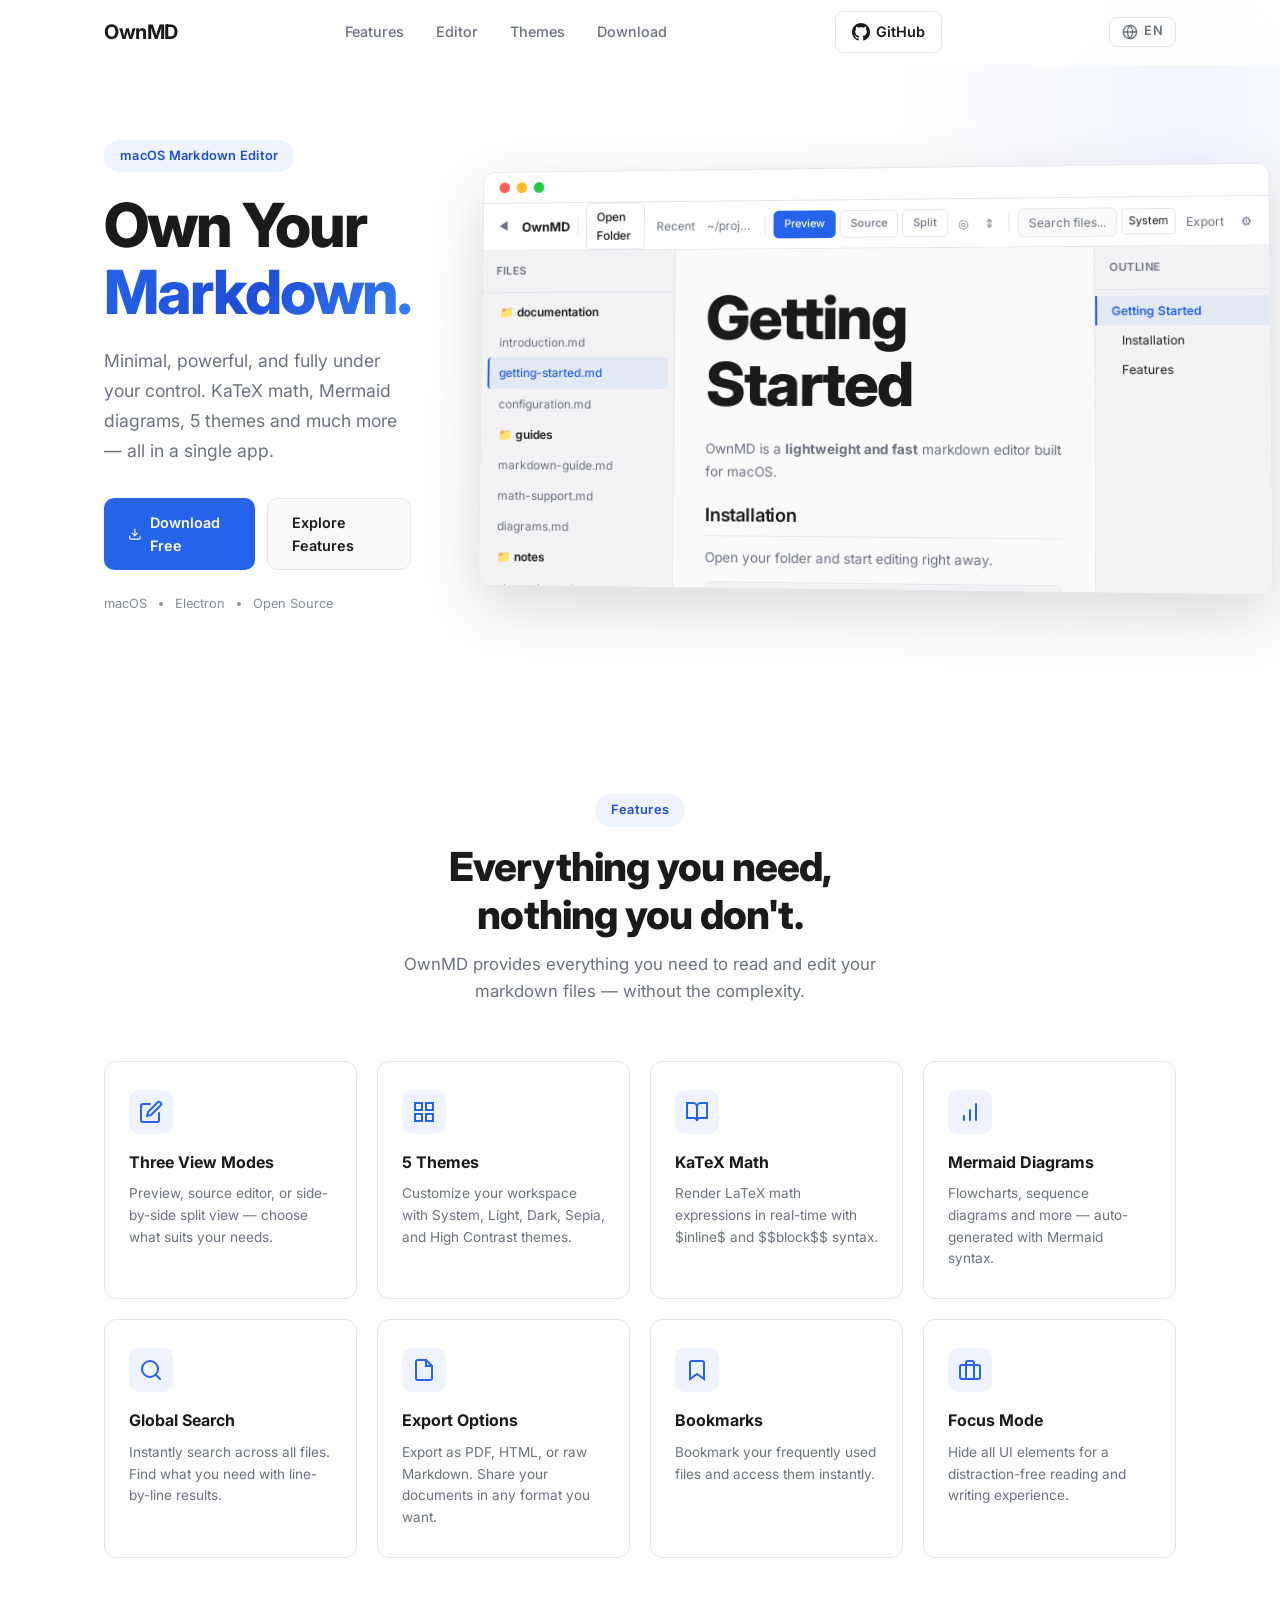
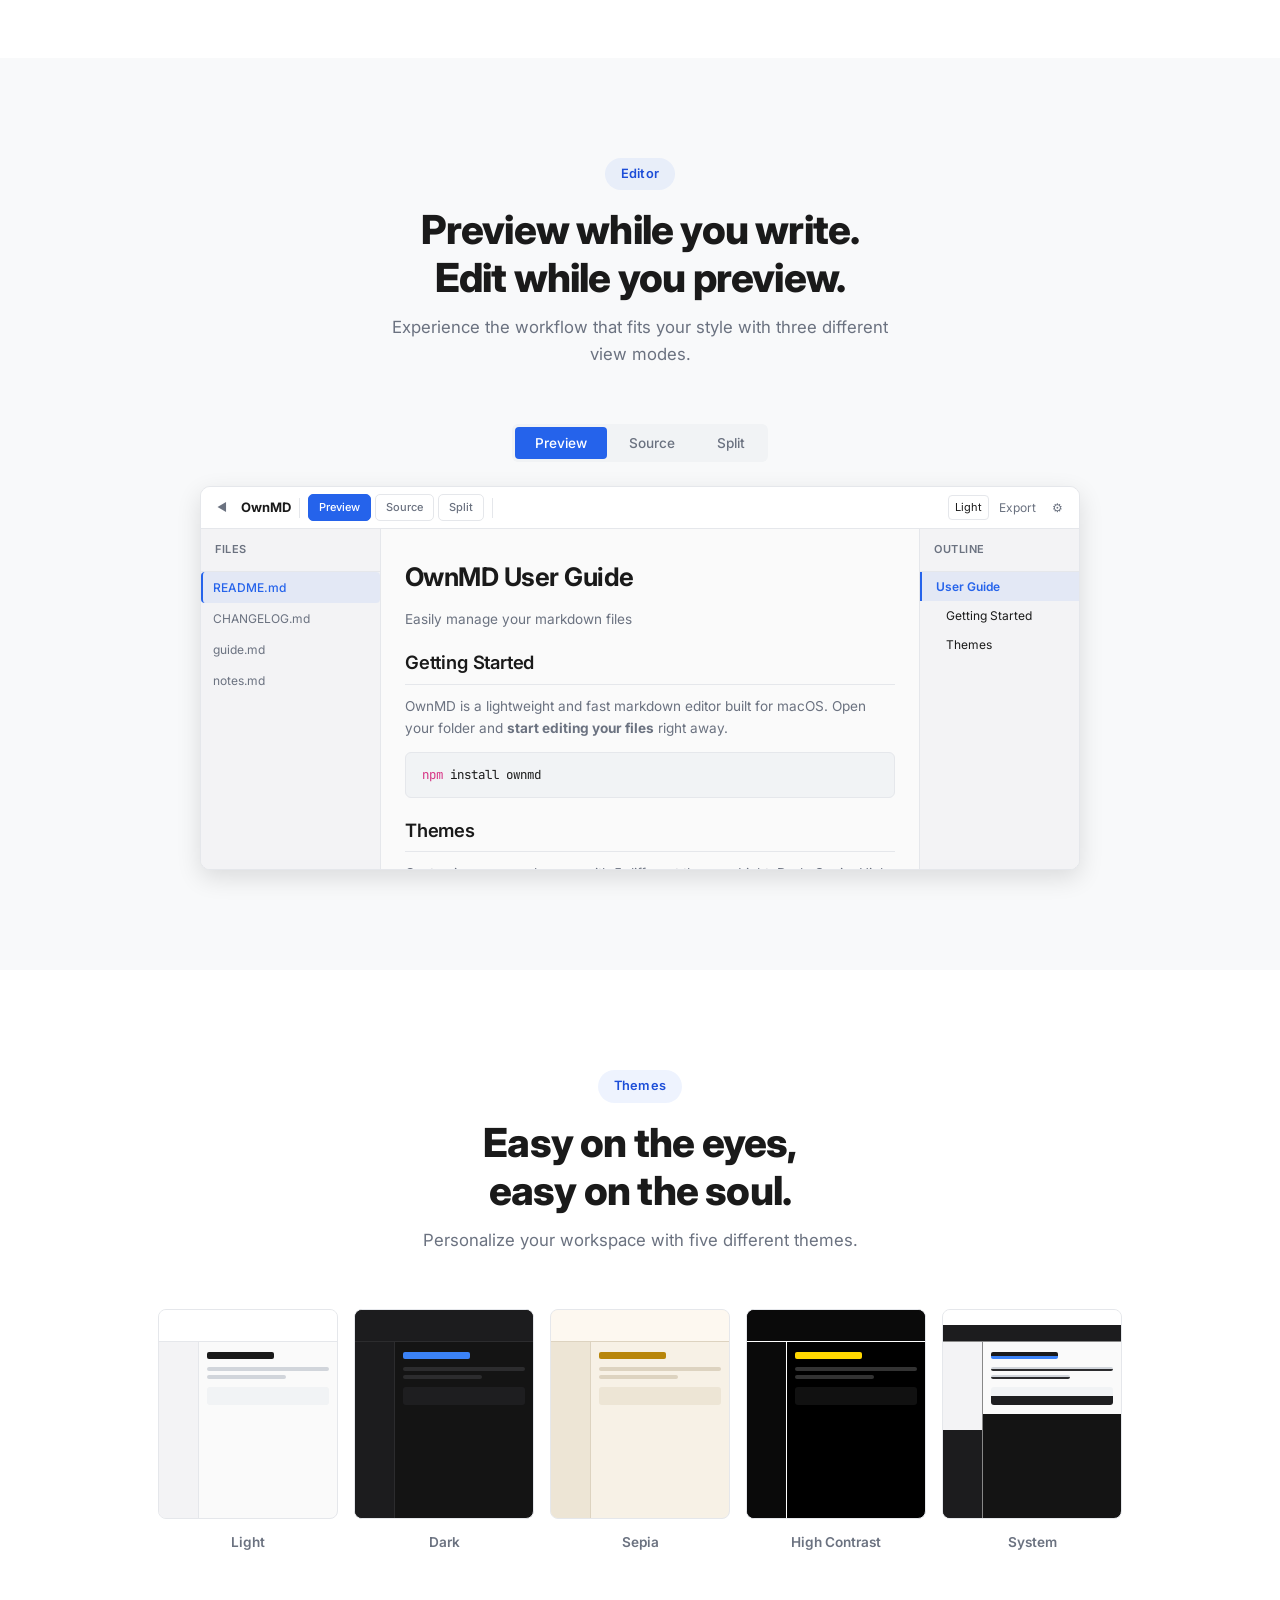
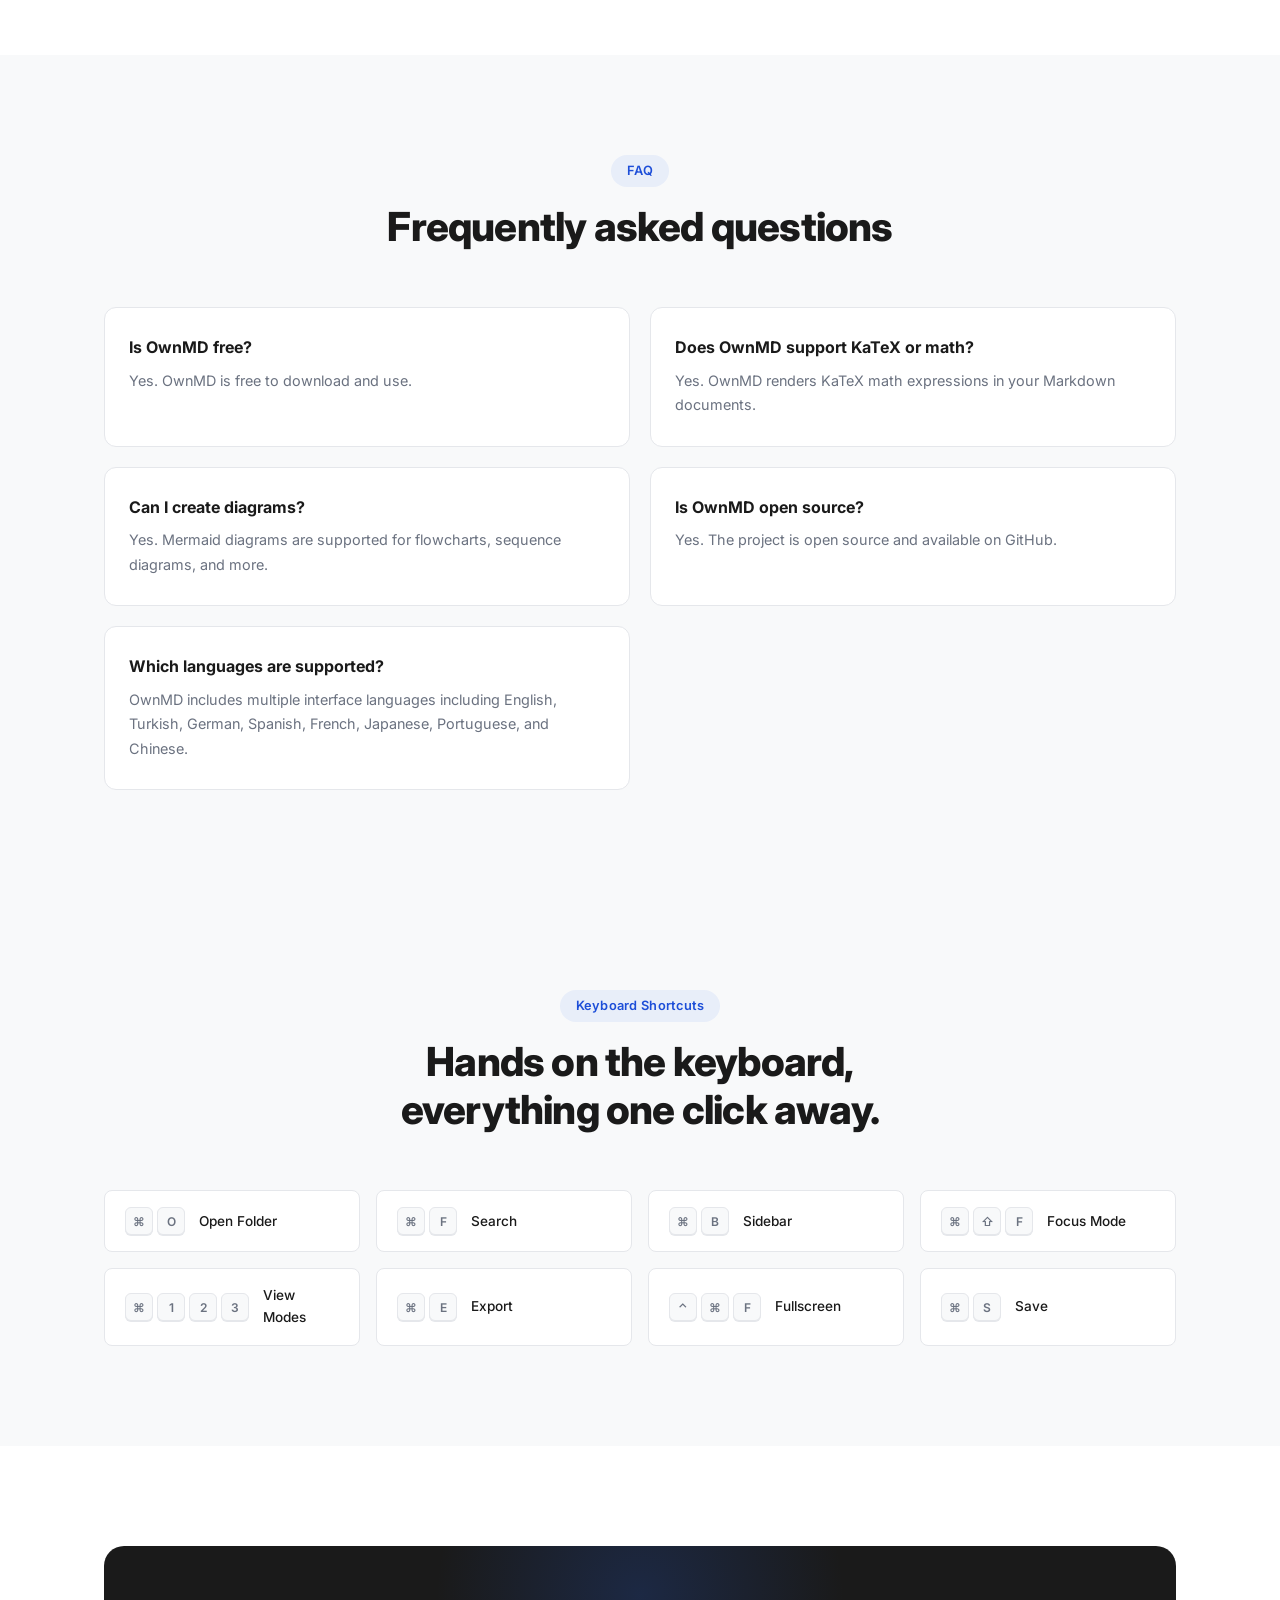
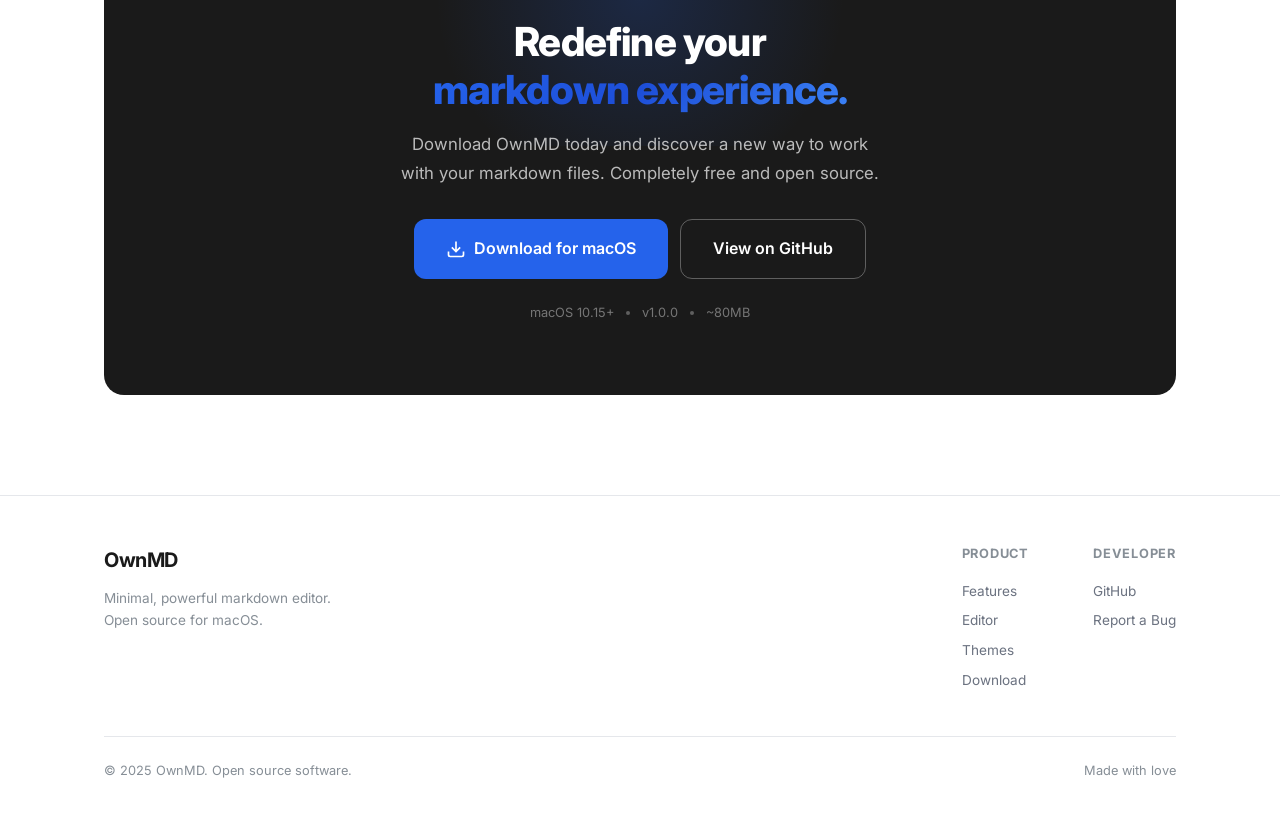
==== commit cc774c3f: "Move site from docs/ to website/, add GSC verification to index.html Remove docs/ folder (including " ====
--- a/website/index.html
+++ b/website/index.html
@@ -3,8 +3,7 @@
 <head>
   <meta charset="UTF-8">
   <meta name="viewport" content="width=device-width, initial-scale=1.0">
-  <!-- TODO: Replace with your Google Search Console verification token -->
-  <!-- <meta name="google-site-verification" content="YOUR_TOKEN_HERE" /> -->
+  <meta name="google-site-verification" content="Gzpgy1X0TcQ02FHqpeJL17uYMm-q0Ldf4MaKMlfPsqs" />
   <title>OwnMD - Free Markdown Editor for macOS</title>
   <meta name="description" content="Free, open-source Markdown editor for macOS with live preview, KaTeX math, Mermaid diagrams, multiple themes, and fast local file editing.">
   <meta name="robots" content="index,follow">
